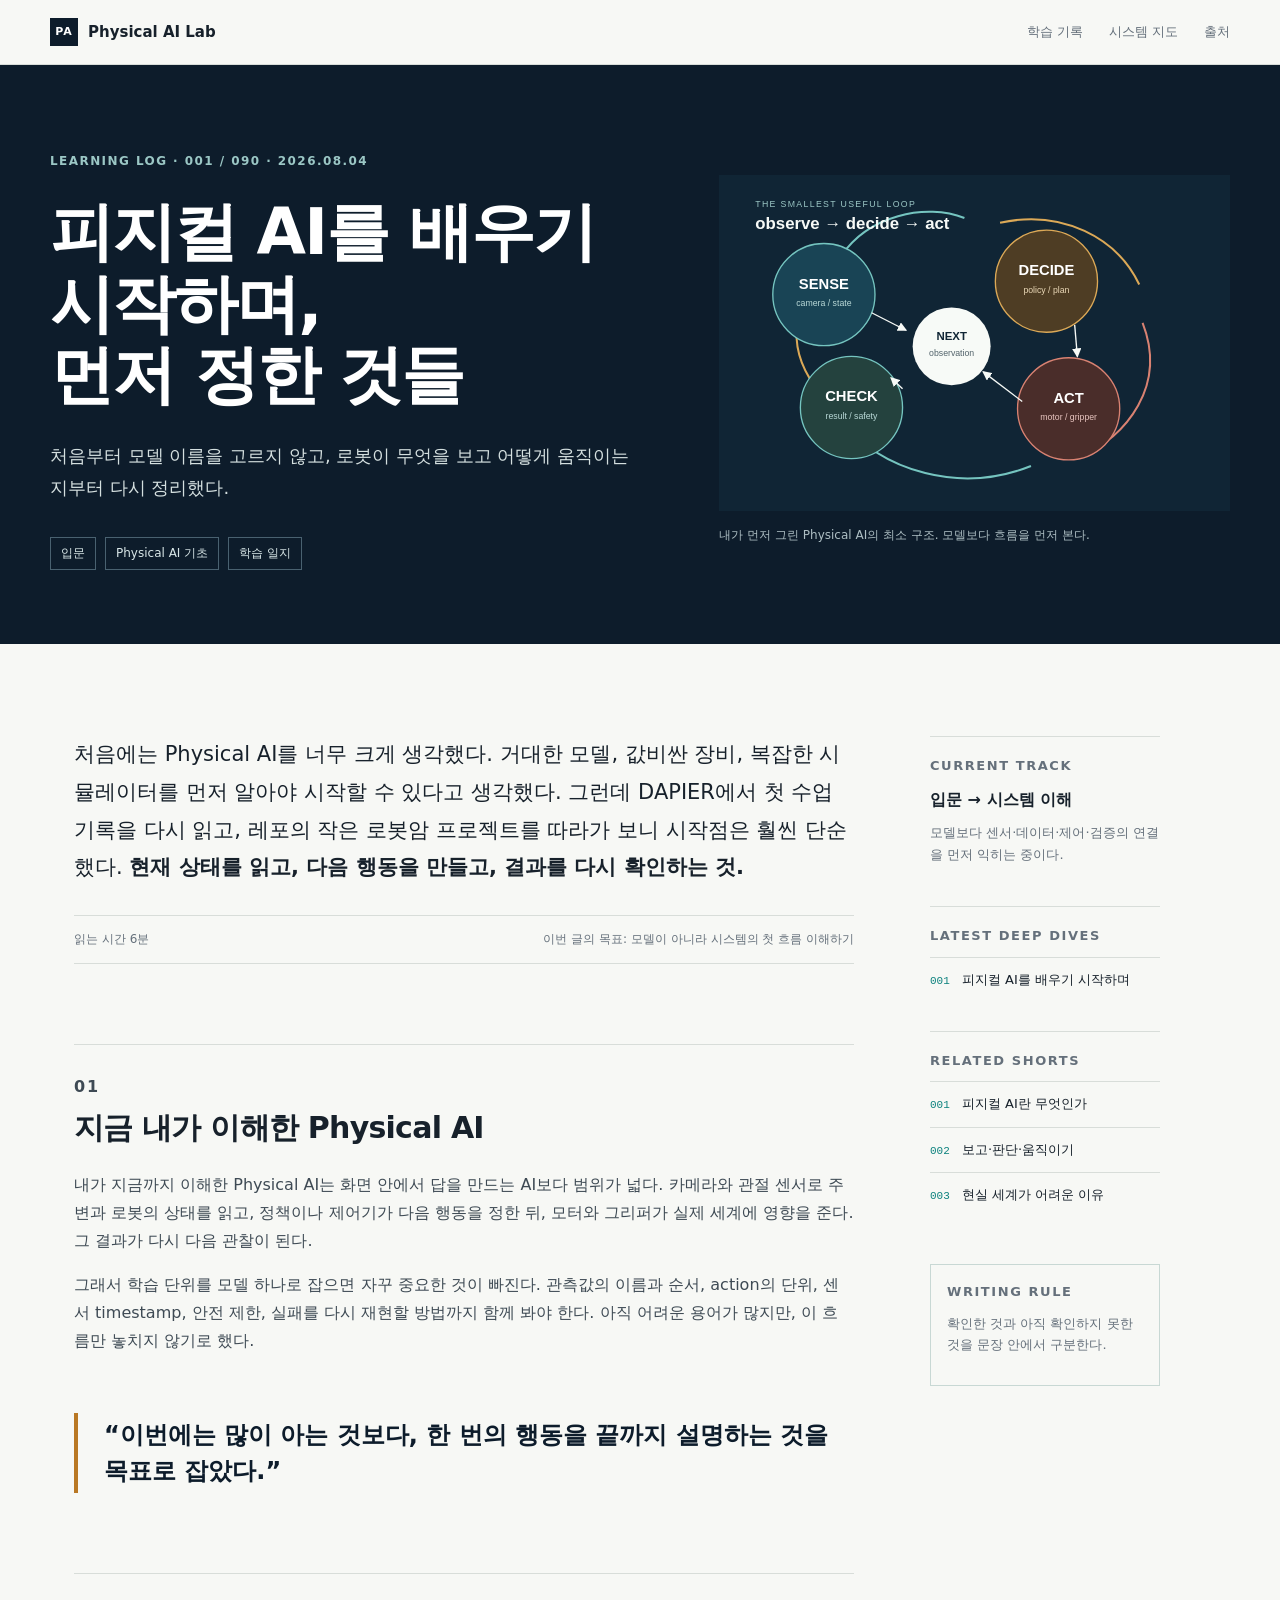
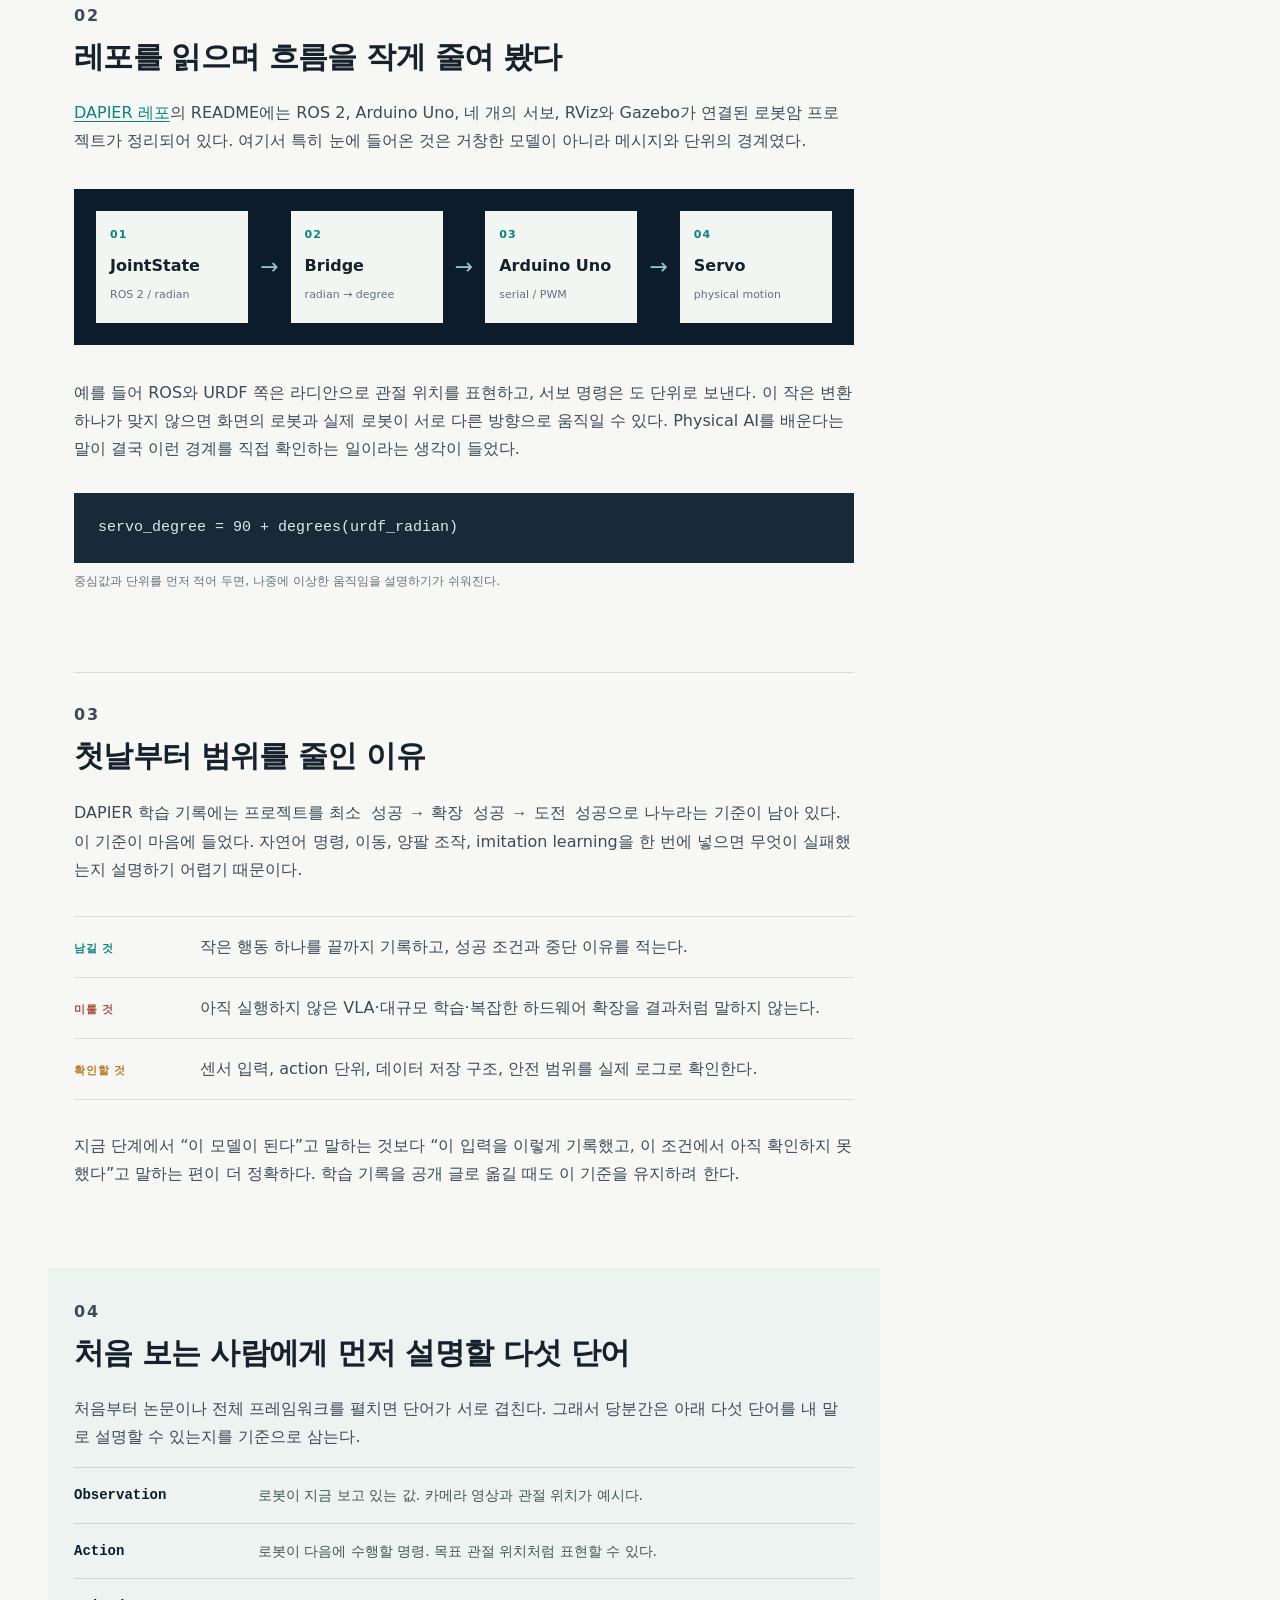
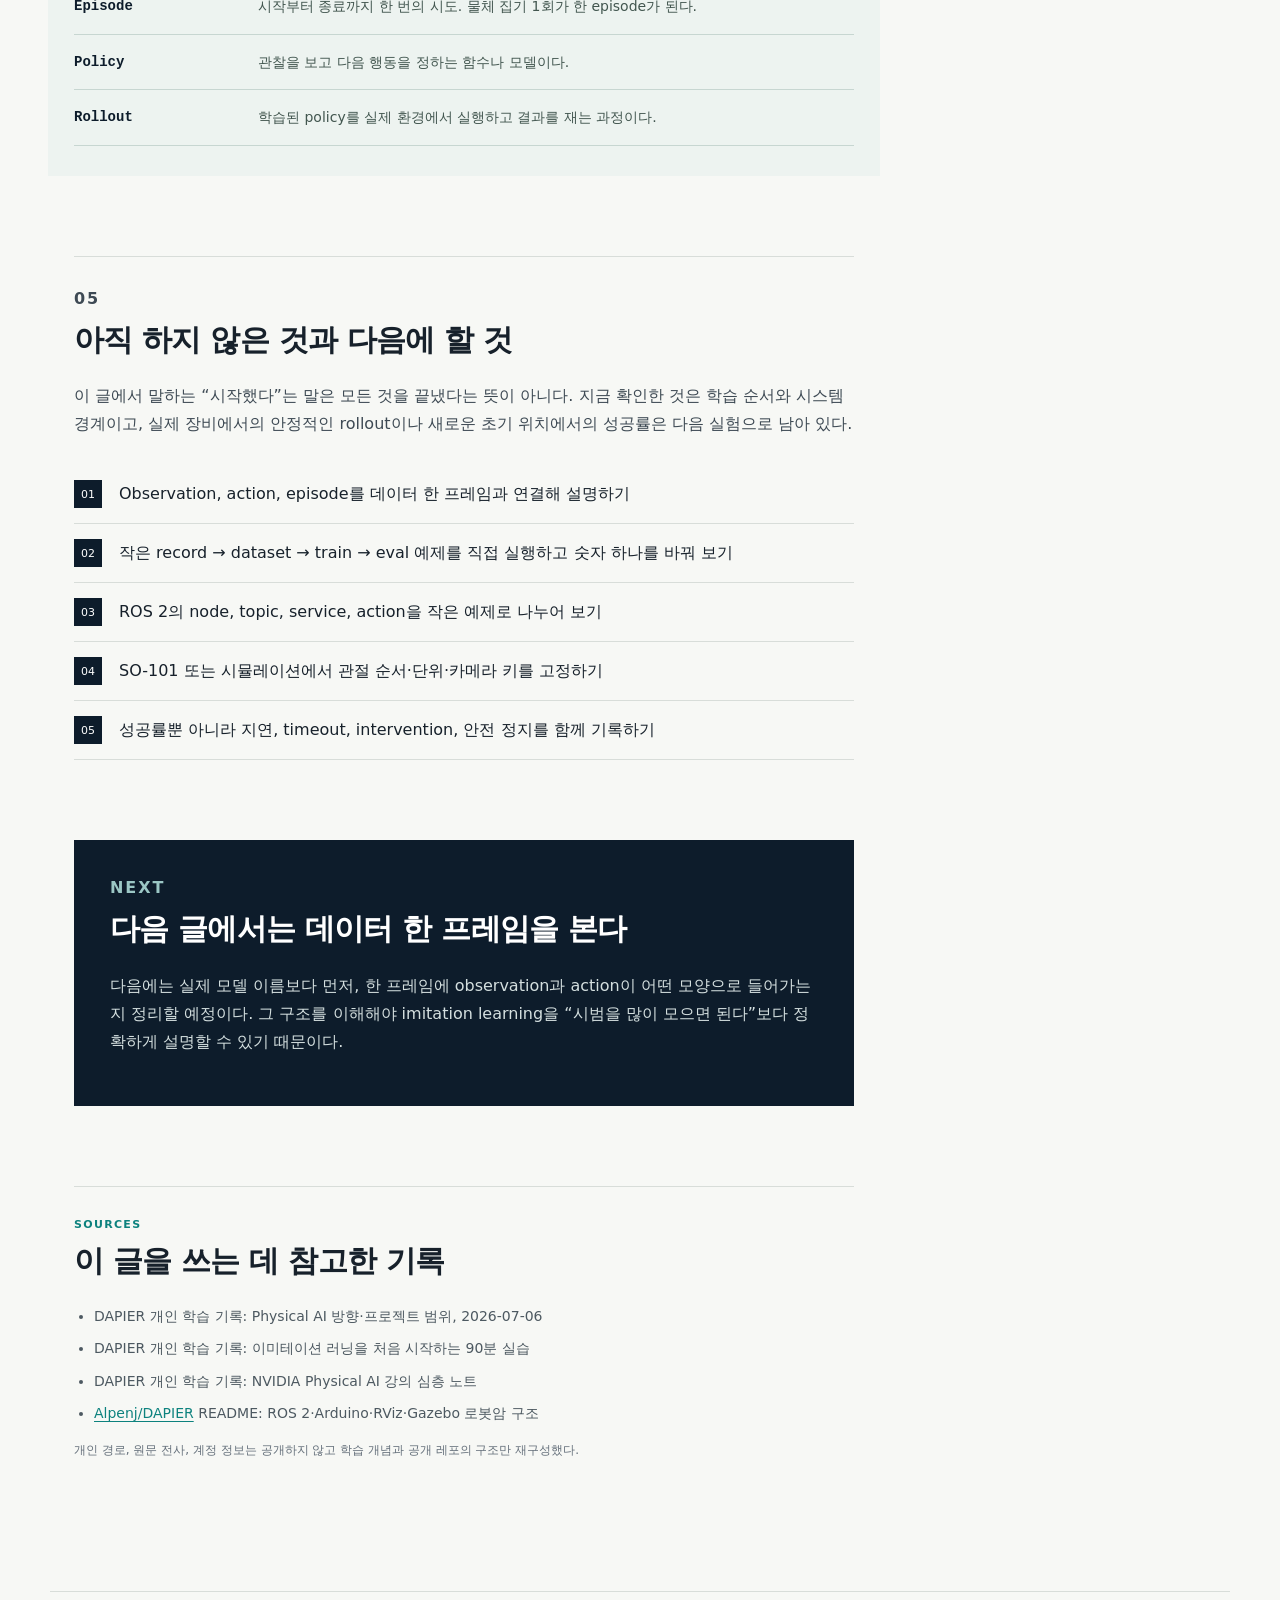
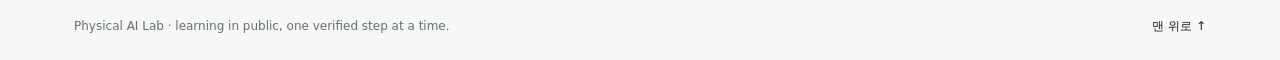
==== articles/2026-08-04-physical-ai-first-steps.html @ 40239dc2 "Publish Physical AI Lab site: articles/2026-08-04-physical-ai-first-steps.html" ====
<!doctype html>
<html lang="ko">
  <head>
    <meta charset="utf-8">
    <meta name="viewport" content="width=device-width, initial-scale=1">
    <meta name="description" content="Physical AI를 실제 학습 과정과 작은 실험으로 정리하는 개인 학습 기록.">
    <title>Physical AI Lab | 001 피지컬 AI를 배우기 시작하며</title>
    <link rel="stylesheet" href="../styles.css">
  </head>
  <body>
    <header class="site-header">
      <a class="brand" href="../index.html" aria-label="Physical AI Lab home">
        <span class="brand-mark">PA</span>
        <span>Physical AI Lab</span>
      </a>
      <nav class="site-nav" aria-label="주요 메뉴">
        <a href="../index.html#posts">학습 기록</a>
        <a href="#system">시스템 지도</a>
        <a href="#sources">출처</a>
      </nav>
    </header>

    <main id="top">
      <section class="hero-band" aria-labelledby="page-title">
        <div class="hero-copy">
          <p class="eyebrow">LEARNING LOG · 001 / 090 · 2026.08.04</p>
          <h1 id="page-title">피지컬 AI를 배우기 시작하며,<br>먼저 정한 것들</h1>
          <p class="hero-summary">
            처음부터 모델 이름을 고르지 않고, 로봇이 무엇을 보고 어떻게 움직이는지부터 다시 정리했다.
          </p>
          <div class="hero-meta" aria-label="글 정보">
            <span>입문</span>
            <span>Physical AI 기초</span>
            <span>학습 일지</span>
          </div>
        </div>
        <figure class="hero-figure">
          <img src="../assets/physical-ai-loop.svg" alt="센서, 판단, 행동, 다시 관찰하는 피지컬 AI 순환 구조">
          <figcaption>내가 먼저 그린 Physical AI의 최소 구조. 모델보다 흐름을 먼저 본다.</figcaption>
        </figure>
      </section>

      <section class="article-shell" id="journal">
        <article class="article">
          <p class="article-lede">
            처음에는 Physical AI를 너무 크게 생각했다. 거대한 모델, 값비싼 장비, 복잡한 시뮬레이터를 먼저 알아야 시작할 수 있다고 생각했다. 그런데 DAPIER에서 첫 수업 기록을 다시 읽고, 레포의 작은 로봇암 프로젝트를 따라가 보니 시작점은 훨씬 단순했다. <strong>현재 상태를 읽고, 다음 행동을 만들고, 결과를 다시 확인하는 것.</strong>
          </p>

          <div class="reading-time">
            <span>읽는 시간 6분</span>
            <span>이번 글의 목표: 모델이 아니라 시스템의 첫 흐름 이해하기</span>
          </div>

          <section class="article-section">
            <p class="section-index">01</p>
            <h2>지금 내가 이해한 Physical AI</h2>
            <p>
              내가 지금까지 이해한 Physical AI는 화면 안에서 답을 만드는 AI보다 범위가 넓다. 카메라와 관절 센서로 주변과 로봇의 상태를 읽고, 정책이나 제어기가 다음 행동을 정한 뒤, 모터와 그리퍼가 실제 세계에 영향을 준다. 그 결과가 다시 다음 관찰이 된다.
            </p>
            <p>
              그래서 학습 단위를 모델 하나로 잡으면 자꾸 중요한 것이 빠진다. 관측값의 이름과 순서, action의 단위, 센서 timestamp, 안전 제한, 실패를 다시 재현할 방법까지 함께 봐야 한다. 아직 어려운 용어가 많지만, 이 흐름만 놓치지 않기로 했다.
            </p>
          </section>

          <section class="pull-quote">
            <p>“이번에는 많이 아는 것보다, 한 번의 행동을 끝까지 설명하는 것을 목표로 잡았다.”</p>
          </section>

          <section class="article-section" id="system">
            <p class="section-index">02</p>
            <h2>레포를 읽으며 흐름을 작게 줄여 봤다</h2>
            <p>
              <a href="https://github.com/Alpenj/DAPIER" target="_blank" rel="noreferrer">DAPIER 레포</a>의 README에는 ROS 2, Arduino Uno, 네 개의 서보, RViz와 Gazebo가 연결된 로봇암 프로젝트가 정리되어 있다. 여기서 특히 눈에 들어온 것은 거창한 모델이 아니라 메시지와 단위의 경계였다.
            </p>
            <div class="flow-diagram" aria-label="DAPIER 로봇암의 데이터 흐름">
              <div class="flow-node"><span>01</span><strong>JointState</strong><small>ROS 2 / radian</small></div>
              <div class="flow-arrow" aria-hidden="true">→</div>
              <div class="flow-node"><span>02</span><strong>Bridge</strong><small>radian → degree</small></div>
              <div class="flow-arrow" aria-hidden="true">→</div>
              <div class="flow-node"><span>03</span><strong>Arduino Uno</strong><small>serial / PWM</small></div>
              <div class="flow-arrow" aria-hidden="true">→</div>
              <div class="flow-node"><span>04</span><strong>Servo</strong><small>physical motion</small></div>
            </div>
            <p>
              예를 들어 ROS와 URDF 쪽은 라디안으로 관절 위치를 표현하고, 서보 명령은 도 단위로 보낸다. 이 작은 변환 하나가 맞지 않으면 화면의 로봇과 실제 로봇이 서로 다른 방향으로 움직일 수 있다. Physical AI를 배운다는 말이 결국 이런 경계를 직접 확인하는 일이라는 생각이 들었다.
            </p>
            <pre class="code-block"><code>servo_degree = 90 + degrees(urdf_radian)</code></pre>
            <p class="code-caption">중심값과 단위를 먼저 적어 두면, 나중에 이상한 움직임을 설명하기가 쉬워진다.</p>
          </section>

          <section class="article-section">
            <p class="section-index">03</p>
            <h2>첫날부터 범위를 줄인 이유</h2>
            <p>
              DAPIER 학습 기록에는 프로젝트를 <code>최소 성공 → 확장 성공 → 도전 성공</code>으로 나누라는 기준이 남아 있다. 이 기준이 마음에 들었다. 자연어 명령, 이동, 양팔 조작, imitation learning을 한 번에 넣으면 무엇이 실패했는지 설명하기 어렵기 때문이다.
            </p>
            <div class="decision-grid">
              <div class="decision-row"><span class="decision-tag keep">남길 것</span><p>작은 행동 하나를 끝까지 기록하고, 성공 조건과 중단 이유를 적는다.</p></div>
              <div class="decision-row"><span class="decision-tag defer">미룰 것</span><p>아직 실행하지 않은 VLA·대규모 학습·복잡한 하드웨어 확장을 결과처럼 말하지 않는다.</p></div>
              <div class="decision-row"><span class="decision-tag check">확인할 것</span><p>센서 입력, action 단위, 데이터 저장 구조, 안전 범위를 실제 로그로 확인한다.</p></div>
            </div>
            <p>
              지금 단계에서 “이 모델이 된다”고 말하는 것보다 “이 입력을 이렇게 기록했고, 이 조건에서 아직 확인하지 못했다”고 말하는 편이 더 정확하다. 학습 기록을 공개 글로 옮길 때도 이 기준을 유지하려 한다.
            </p>
          </section>

          <section class="article-section beginner-section">
            <p class="section-index">04</p>
            <h2>처음 보는 사람에게 먼저 설명할 다섯 단어</h2>
            <p>
              처음부터 논문이나 전체 프레임워크를 펼치면 단어가 서로 겹친다. 그래서 당분간은 아래 다섯 단어를 내 말로 설명할 수 있는지를 기준으로 삼는다.
            </p>
            <div class="term-list">
              <div><strong>Observation</strong><span>로봇이 지금 보고 있는 값. 카메라 영상과 관절 위치가 예시다.</span></div>
              <div><strong>Action</strong><span>로봇이 다음에 수행할 명령. 목표 관절 위치처럼 표현할 수 있다.</span></div>
              <div><strong>Episode</strong><span>시작부터 종료까지 한 번의 시도. 물체 집기 1회가 한 episode가 된다.</span></div>
              <div><strong>Policy</strong><span>관찰을 보고 다음 행동을 정하는 함수나 모델이다.</span></div>
              <div><strong>Rollout</strong><span>학습된 policy를 실제 환경에서 실행하고 결과를 재는 과정이다.</span></div>
            </div>
          </section>

          <section class="article-section">
            <p class="section-index">05</p>
            <h2>아직 하지 않은 것과 다음에 할 것</h2>
            <p>
              이 글에서 말하는 “시작했다”는 말은 모든 것을 끝냈다는 뜻이 아니다. 지금 확인한 것은 학습 순서와 시스템 경계이고, 실제 장비에서의 안정적인 rollout이나 새로운 초기 위치에서의 성공률은 다음 실험으로 남아 있다.
            </p>
            <ol class="next-list">
              <li><span>01</span> Observation, action, episode를 데이터 한 프레임과 연결해 설명하기</li>
              <li><span>02</span> 작은 record → dataset → train → eval 예제를 직접 실행하고 숫자 하나를 바꿔 보기</li>
              <li><span>03</span> ROS 2의 node, topic, service, action을 작은 예제로 나누어 보기</li>
              <li><span>04</span> SO-101 또는 시뮬레이션에서 관절 순서·단위·카메라 키를 고정하기</li>
              <li><span>05</span> 성공률뿐 아니라 지연, timeout, intervention, 안전 정지를 함께 기록하기</li>
            </ol>
          </section>

          <section class="closing-note">
            <p class="section-index">NEXT</p>
            <h2>다음 글에서는 데이터 한 프레임을 본다</h2>
            <p>
              다음에는 실제 모델 이름보다 먼저, 한 프레임에 observation과 action이 어떤 모양으로 들어가는지 정리할 예정이다. 그 구조를 이해해야 imitation learning을 “시범을 많이 모으면 된다”보다 정확하게 설명할 수 있기 때문이다.
            </p>
          </section>

          <section class="sources" id="sources">
            <p class="section-index">SOURCES</p>
            <h2>이 글을 쓰는 데 참고한 기록</h2>
            <ul>
              <li>DAPIER 개인 학습 기록: Physical AI 방향·프로젝트 범위, 2026-07-06</li>
              <li>DAPIER 개인 학습 기록: 이미테이션 러닝을 처음 시작하는 90분 실습</li>
              <li>DAPIER 개인 학습 기록: NVIDIA Physical AI 강의 심층 노트</li>
              <li><a href="https://github.com/Alpenj/DAPIER" target="_blank" rel="noreferrer">Alpenj/DAPIER</a> README: ROS 2·Arduino·RViz·Gazebo 로봇암 구조</li>
            </ul>
            <p class="source-boundary">개인 경로, 원문 전사, 계정 정보는 공개하지 않고 학습 개념과 공개 레포의 구조만 재구성했다.</p>
          </section>
        </article>

        <aside class="side-rail" aria-label="학습 기록 정보">
          <div class="rail-block">
            <p class="rail-label">CURRENT TRACK</p>
            <h3>입문 → 시스템 이해</h3>
            <p>모델보다 센서·데이터·제어·검증의 연결을 먼저 익히는 중이다.</p>
          </div>
          <div class="rail-block">
            <p class="rail-label">LATEST DEEP DIVES</p>
            <!-- BLOG_INDEX_START -->
            <a class="rail-link" href="#page-title"><span>001</span> 피지컬 AI를 배우기 시작하며</a>
            <!-- BLOG_INDEX_END -->
          </div>
          <div class="rail-block">
            <p class="rail-label">RELATED SHORTS</p>
            <a class="rail-link" href="#page-title"><span>001</span> 피지컬 AI란 무엇인가</a>
            <a class="rail-link" href="#page-title"><span>002</span> 보고·판단·움직이기</a>
            <a class="rail-link" href="#page-title"><span>003</span> 현실 세계가 어려운 이유</a>
          </div>
          <div class="rail-block rail-note">
            <p class="rail-label">WRITING RULE</p>
            <p>확인한 것과 아직 확인하지 못한 것을 문장 안에서 구분한다.</p>
          </div>
        </aside>
      </section>
    </main>

    <footer class="site-footer">
      <span>Physical AI Lab · learning in public, one verified step at a time.</span>
      <a href="#top">맨 위로 ↑</a>
    </footer>
  </body>
</html>
---- styles.css ----
:root {
  --ink: #17212b;
  --muted: #65707b;
  --line: #d8ddd9;
  --paper: #f7f8f5;
  --white: #ffffff;
  --navy: #0d1c2b;
  --navy-soft: #142b3c;
  --teal: #0d827e;
  --teal-soft: #dceeed;
  --amber: #b97824;
  --red: #a94b43;
  --max: 1180px;
}

* { box-sizing: border-box; }

html { scroll-behavior: smooth; }

body {
  margin: 0;
  color: var(--ink);
  background: var(--paper);
  font-family: "Noto Sans KR", "Segoe UI", system-ui, sans-serif;
  line-height: 1.75;
  letter-spacing: 0;
}

a { color: inherit; }

.site-header {
  align-items: center;
  background: rgba(247, 248, 245, 0.96);
  border-bottom: 1px solid var(--line);
  display: flex;
  justify-content: space-between;
  padding: 18px max(24px, calc((100vw - var(--max)) / 2));
  position: sticky;
  top: 0;
  z-index: 10;
}

.brand {
  align-items: center;
  display: inline-flex;
  font-size: 15px;
  font-weight: 800;
  gap: 10px;
  text-decoration: none;
}

.brand-mark {
  align-items: center;
  background: var(--navy);
  color: var(--white);
  display: inline-flex;
  font-size: 11px;
  height: 28px;
  justify-content: center;
  letter-spacing: 0.08em;
  width: 28px;
}

.site-nav { display: flex; gap: 26px; }
.site-nav a { color: var(--muted); font-size: 13px; text-decoration: none; }
.site-nav a:hover { color: var(--teal); }

.hero-band {
  background: var(--navy);
  color: var(--white);
  display: grid;
  gap: 70px;
  grid-template-columns: minmax(0, 1.08fr) minmax(320px, 0.92fr);
  margin: 0 auto;
  max-width: 1440px;
  min-height: 570px;
  padding: 86px max(24px, calc((100vw - var(--max)) / 2)) 74px;
}

.hero-copy { align-self: center; max-width: 680px; }
.eyebrow, .section-index, .rail-label { letter-spacing: 0.12em; text-transform: uppercase; }
.eyebrow { color: #9bc7c5; font-size: 12px; font-weight: 700; margin: 0 0 25px; }
h1, h2, h3, p { margin-top: 0; }
h1 { font-size: clamp(38px, 5vw, 70px); letter-spacing: -0.03em; line-height: 1.12; margin-bottom: 28px; }
.hero-summary { color: #d4dfdf; font-size: 18px; max-width: 580px; }
.hero-meta { display: flex; flex-wrap: wrap; gap: 9px; margin-top: 34px; }
.hero-meta span { border: 1px solid #496170; color: #d9e7e8; font-size: 12px; padding: 5px 10px; }
.hero-figure { align-self: center; margin: 0; }
.hero-figure img { display: block; height: auto; max-width: 100%; width: 100%; }
.hero-figure figcaption { color: #aebfc4; font-size: 12px; margin-top: 14px; }

.article-shell {
  display: grid;
  gap: 76px;
  grid-template-columns: minmax(0, 780px) 230px;
  margin: 0 auto;
  max-width: var(--max);
  padding: 92px 24px 130px;
}

.article-lede { font-size: 21px; line-height: 1.8; margin-bottom: 28px; }
.reading-time { border-bottom: 1px solid var(--line); border-top: 1px solid var(--line); color: var(--muted); display: flex; flex-wrap: wrap; font-size: 12px; gap: 20px; justify-content: space-between; padding: 13px 0; }
.article-section { border-top: 1px solid var(--line); margin-top: 80px; padding-top: 28px; }
.section-index { color: var(--teal); font-size: 11px; font-weight: 800; margin-bottom: 13px; }
.article h2, .sources h2, .closing-note h2 { font-size: 30px; letter-spacing: -0.025em; line-height: 1.25; margin-bottom: 24px; }
.article-section p, .closing-note p { color: #3e4a54; font-size: 16px; }
.article a { color: var(--teal); text-underline-offset: 3px; }

.pull-quote { border-left: 4px solid var(--amber); margin: 58px 0; padding: 4px 0 4px 26px; }
.pull-quote p { color: var(--navy); font-size: 24px; font-weight: 700; line-height: 1.5; margin: 0; }

.flow-diagram { align-items: stretch; background: var(--navy); display: flex; gap: 12px; margin: 34px 0; overflow-x: auto; padding: 22px; }
.flow-node { background: #f2f6f3; flex: 1 0 145px; min-height: 112px; padding: 14px; }
.flow-node span { color: var(--teal); display: block; font-size: 11px; font-weight: 800; letter-spacing: 0.1em; }
.flow-node strong { display: block; font-size: 16px; margin-top: 8px; }
.flow-node small { color: var(--muted); display: block; font-size: 11px; margin-top: 5px; }
.flow-arrow { align-self: center; color: #94c8c5; font-size: 22px; }
.code-block { background: #172a37; color: #d6ece9; font-size: 15px; margin: 30px 0 8px; overflow-x: auto; padding: 22px 24px; }
.code-caption { color: var(--muted) !important; font-size: 12px !important; }

.decision-grid { border-top: 1px solid var(--line); margin: 32px 0; }
.decision-row { align-items: baseline; border-bottom: 1px solid var(--line); display: grid; gap: 18px; grid-template-columns: 108px 1fr; padding: 16px 0; }
.decision-row p { margin: 0; }
.decision-tag { font-size: 11px; font-weight: 800; letter-spacing: 0.08em; text-transform: uppercase; }
.decision-tag.keep { color: var(--teal); }
.decision-tag.defer { color: var(--red); }
.decision-tag.check { color: var(--amber); }

.beginner-section { background: #edf3f0; border-top: 0; margin-left: -26px; margin-right: -26px; padding: 30px 26px; }
.term-list { border-top: 1px solid #c7d6d1; }
.term-list div { border-bottom: 1px solid #c7d6d1; display: grid; gap: 24px; grid-template-columns: 160px 1fr; padding: 15px 0; }
.term-list strong { color: var(--navy); font-family: ui-monospace, SFMono-Regular, Consolas, monospace; font-size: 14px; }
.term-list span { color: #42564f; font-size: 14px; }

.next-list { counter-reset: next; list-style: none; margin: 27px 0 0; padding: 0; }
.next-list li { align-items: center; border-bottom: 1px solid var(--line); display: flex; gap: 17px; padding: 15px 0; }
.next-list span { align-items: center; background: var(--navy); color: var(--white); display: inline-flex; flex: 0 0 28px; font-size: 11px; height: 28px; justify-content: center; }

.closing-note { background: var(--navy); color: var(--white); margin-top: 80px; padding: 34px 36px; }
.closing-note .section-index { color: #9bc7c5; }
.closing-note h2 { color: var(--white); }
.closing-note p { color: #d4dfdf; }

.sources { border-top: 1px solid var(--line); margin-top: 80px; padding-top: 28px; }
.sources ul { color: #4d5961; font-size: 14px; padding-left: 20px; }
.sources li + li { margin-top: 8px; }
.source-boundary { color: var(--muted); font-size: 12px; margin-bottom: 0; }

.side-rail { align-self: start; position: sticky; top: 92px; }
.rail-block { border-top: 1px solid var(--line); padding: 18px 0 28px; }
.rail-label { color: var(--teal); font-size: 10px; font-weight: 800; margin-bottom: 10px; }
.rail-block h3 { font-size: 16px; margin-bottom: 8px; }
.rail-block p { color: var(--muted); font-size: 13px; line-height: 1.65; }
.rail-link { border-top: 1px solid var(--line); display: block; font-size: 13px; padding: 11px 0; text-decoration: none; }
.rail-link span { color: var(--teal); font-family: ui-monospace, SFMono-Regular, Consolas, monospace; font-size: 11px; margin-right: 8px; }
.rail-link:hover { color: var(--teal); }
.rail-note { border: 1px solid #c8d8d4; margin-top: 18px; padding: 16px; }

.site-footer { border-top: 1px solid var(--line); color: var(--muted); display: flex; font-size: 12px; justify-content: space-between; margin: 0 auto; max-width: var(--max); padding: 24px; }
.site-footer a { color: var(--ink); text-decoration: none; }

@media (max-width: 800px) {
  .site-header { padding: 15px 18px; }
  .site-nav { gap: 14px; }
  .site-nav a { font-size: 12px; }
  .hero-band { display: block; min-height: 0; padding: 66px 22px 52px; }
  .hero-figure { margin-top: 45px; }
  .hero-summary { font-size: 16px; }
  .article-shell { display: block; padding: 62px 18px 90px; }
  .side-rail { display: none; }
  .article-lede { font-size: 18px; }
  .article-section { margin-top: 60px; }
  .article h2, .sources h2, .closing-note h2 { font-size: 25px; }
  .flow-diagram { margin-left: -18px; margin-right: -18px; }
  .beginner-section { margin-left: -18px; margin-right: -18px; padding-left: 18px; padding-right: 18px; }
  .term-list div { display: block; }
  .term-list strong { display: block; margin-bottom: 4px; }
  .site-footer { display: block; padding: 20px 18px; }
  .site-footer a { display: block; margin-top: 8px; }
}

/* Archive layout for the learning journal home. Individual articles keep the editorial layout above. */
.archive-shell {
  display: grid;
  gap: 72px;
  grid-template-columns: 250px minmax(0, 720px);
  margin: 0 auto;
  max-width: 1080px;
  padding: 70px 24px 110px;
}

.profile-panel { align-self: start; position: sticky; top: 92px; }
.profile-mark {
  align-items: center;
  background: var(--navy);
  color: var(--white);
  display: flex;
  font-family: ui-monospace, SFMono-Regular, Consolas, monospace;
  font-size: 18px;
  font-weight: 800;
  height: 58px;
  justify-content: center;
  margin-bottom: 22px;
  width: 58px;
}
.profile-kicker { color: var(--teal); font-size: 10px; font-weight: 800; letter-spacing: 0.14em; margin-bottom: 13px; }
.profile-panel h1 { color: var(--navy); font-size: 29px; letter-spacing: -0.025em; line-height: 1.28; margin-bottom: 18px; }
.profile-intro { color: #47535b; font-size: 14px; line-height: 1.8; }
.profile-facts { border-top: 1px solid var(--line); color: var(--muted); font-size: 12px; list-style: none; margin: 22px 0; padding: 0; }
.profile-facts li { border-bottom: 1px solid var(--line); padding: 9px 0; }
.profile-external { color: var(--navy); display: inline-block; font-size: 12px; font-weight: 800; text-underline-offset: 4px; }
.profile-external span { color: var(--teal); font-size: 16px; margin-left: 5px; }
.archive-nav { border-top: 1px solid var(--line); margin-top: 38px; padding-top: 17px; }
.archive-nav-link { align-items: center; border-bottom: 1px solid var(--line); color: var(--muted); display: flex; font-size: 12px; gap: 9px; padding: 9px 0; text-decoration: none; }
.archive-nav-link span { color: #9aa4a5; font-family: ui-monospace, SFMono-Regular, Consolas, monospace; font-size: 10px; min-width: 24px; }
.archive-nav-link:hover, .archive-nav-link.active { color: var(--teal); }
.archive-nav-link.active span { color: var(--teal); }
.profile-note { border-left: 3px solid var(--amber); margin-top: 34px; padding: 5px 0 5px 14px; }
.profile-note .rail-label { margin-bottom: 6px; }
.profile-note p:last-child { color: var(--muted); font-size: 12px; line-height: 1.65; margin: 0; }

.archive-content { min-width: 0; }
.archive-heading { align-items: end; border-bottom: 2px solid var(--navy); display: flex; justify-content: space-between; padding-bottom: 22px; }
.archive-heading .eyebrow { color: var(--teal); margin-bottom: 8px; }
.archive-heading h2 { color: var(--navy); font-size: 48px; letter-spacing: -0.04em; line-height: 1.12; margin: 0; }
.archive-count { color: var(--navy); font-family: ui-monospace, SFMono-Regular, Consolas, monospace; font-size: 14px; line-height: 1.35; margin: 0; text-align: right; }
.archive-count span { color: var(--muted); font-family: inherit; font-size: 10px; }
.archive-description { color: var(--muted); font-size: 15px; margin: 18px 0 34px; }
.post-card { border-top: 1px solid var(--line); padding: 26px 0 34px; }
.post-card.featured { background: var(--white); border: 1px solid var(--line); border-top: 4px solid var(--teal); padding: 30px 32px 32px; }
.post-card-topline { align-items: center; display: flex; gap: 12px; margin-bottom: 18px; }
.post-number { color: var(--teal); font-family: ui-monospace, SFMono-Regular, Consolas, monospace; font-size: 12px; font-weight: 800; }
.post-category { color: var(--muted); font-size: 11px; }
.post-card h3 { color: var(--navy); font-size: 30px; letter-spacing: -0.025em; line-height: 1.3; margin-bottom: 10px; }
.post-card h3 a { text-decoration: none; }
.post-card h3 a:hover { color: var(--teal); }
.post-meta { color: var(--muted); display: flex; font-size: 11px; gap: 18px; margin-bottom: 22px; }
.post-excerpt { color: #45515a; font-size: 15px; line-height: 1.85; margin-bottom: 23px; max-width: 630px; }
.tag-list { display: flex; flex-wrap: wrap; gap: 7px; }
.tag-list span { border: 1px solid #cbd5d1; color: #4e6e6b; font-size: 11px; padding: 3px 8px; }
.read-link { color: var(--navy); display: inline-block; font-size: 12px; font-weight: 800; margin-top: 26px; text-decoration: none; }
.read-link span { color: var(--teal); font-size: 17px; margin-left: 6px; }
.read-link:hover { color: var(--teal); }

.shorts-strip, .roadmap-section, .source-note { border-top: 2px solid var(--navy); margin-top: 62px; padding-top: 22px; }
.section-heading-row { align-items: end; display: flex; justify-content: space-between; }
.section-heading-row h3, .source-note h3 { color: var(--navy); font-size: 25px; letter-spacing: -0.02em; line-height: 1.3; margin: 0; }
.section-index { margin-bottom: 8px; }
.section-aside { color: var(--muted); font-size: 11px; }
.shorts-list { border-top: 1px solid var(--line); margin-top: 22px; }
.shorts-list a { align-items: center; border-bottom: 1px solid var(--line); display: grid; gap: 14px; grid-template-columns: 24px minmax(0, 1fr) 120px; padding: 14px 0; text-decoration: none; }
.shorts-list a:hover strong { color: var(--teal); }
.shorts-list a > span { color: var(--teal); font-family: ui-monospace, SFMono-Regular, Consolas, monospace; font-size: 11px; }
.shorts-list strong { color: var(--navy); font-size: 13px; font-weight: 700; }
.shorts-list small { color: var(--muted); font-size: 11px; text-align: right; }

.roadmap-list { list-style: none; margin: 22px 0 0; padding: 0; }
.roadmap-list li { align-items: start; border-bottom: 1px solid var(--line); display: grid; gap: 15px; grid-template-columns: 28px minmax(0, 1fr) auto; padding: 16px 0; }
.roadmap-list li > span { align-items: center; background: var(--navy); color: var(--white); display: inline-flex; font-family: ui-monospace, SFMono-Regular, Consolas, monospace; font-size: 10px; height: 26px; justify-content: center; width: 26px; }
.roadmap-list strong { color: var(--navy); display: block; font-size: 14px; margin-bottom: 4px; }
.roadmap-list p { color: var(--muted); font-size: 12px; line-height: 1.65; margin: 0; }
.roadmap-list em { color: var(--teal); font-size: 11px; font-style: normal; padding-top: 2px; }
.source-note p:not(.section-index) { color: var(--muted); font-size: 13px; line-height: 1.8; }
.source-note a { color: var(--teal); text-underline-offset: 3px; }
.source-note .source-boundary { font-size: 11px; margin-top: 16px; }

@media (max-width: 860px) {
  .archive-shell { display: block; padding: 52px 18px 82px; }
  .profile-panel { position: static; }
  .profile-panel h1 { font-size: 27px; }
  .profile-intro { max-width: 600px; }
  .archive-nav { margin-top: 28px; }
  .archive-nav-link { display: inline-flex; border-bottom: 0; margin-right: 15px; }
  .profile-note { margin-bottom: 54px; max-width: 450px; }
  .archive-heading h2 { font-size: 39px; }
  .post-card.featured { padding: 24px 21px 26px; }
  .post-card h3 { font-size: 26px; }
  .shorts-list a { grid-template-columns: 24px minmax(0, 1fr); }
  .shorts-list small { grid-column: 2; text-align: left; }
  .roadmap-list li { grid-template-columns: 28px minmax(0, 1fr); }
  .roadmap-list em { grid-column: 2; }
}
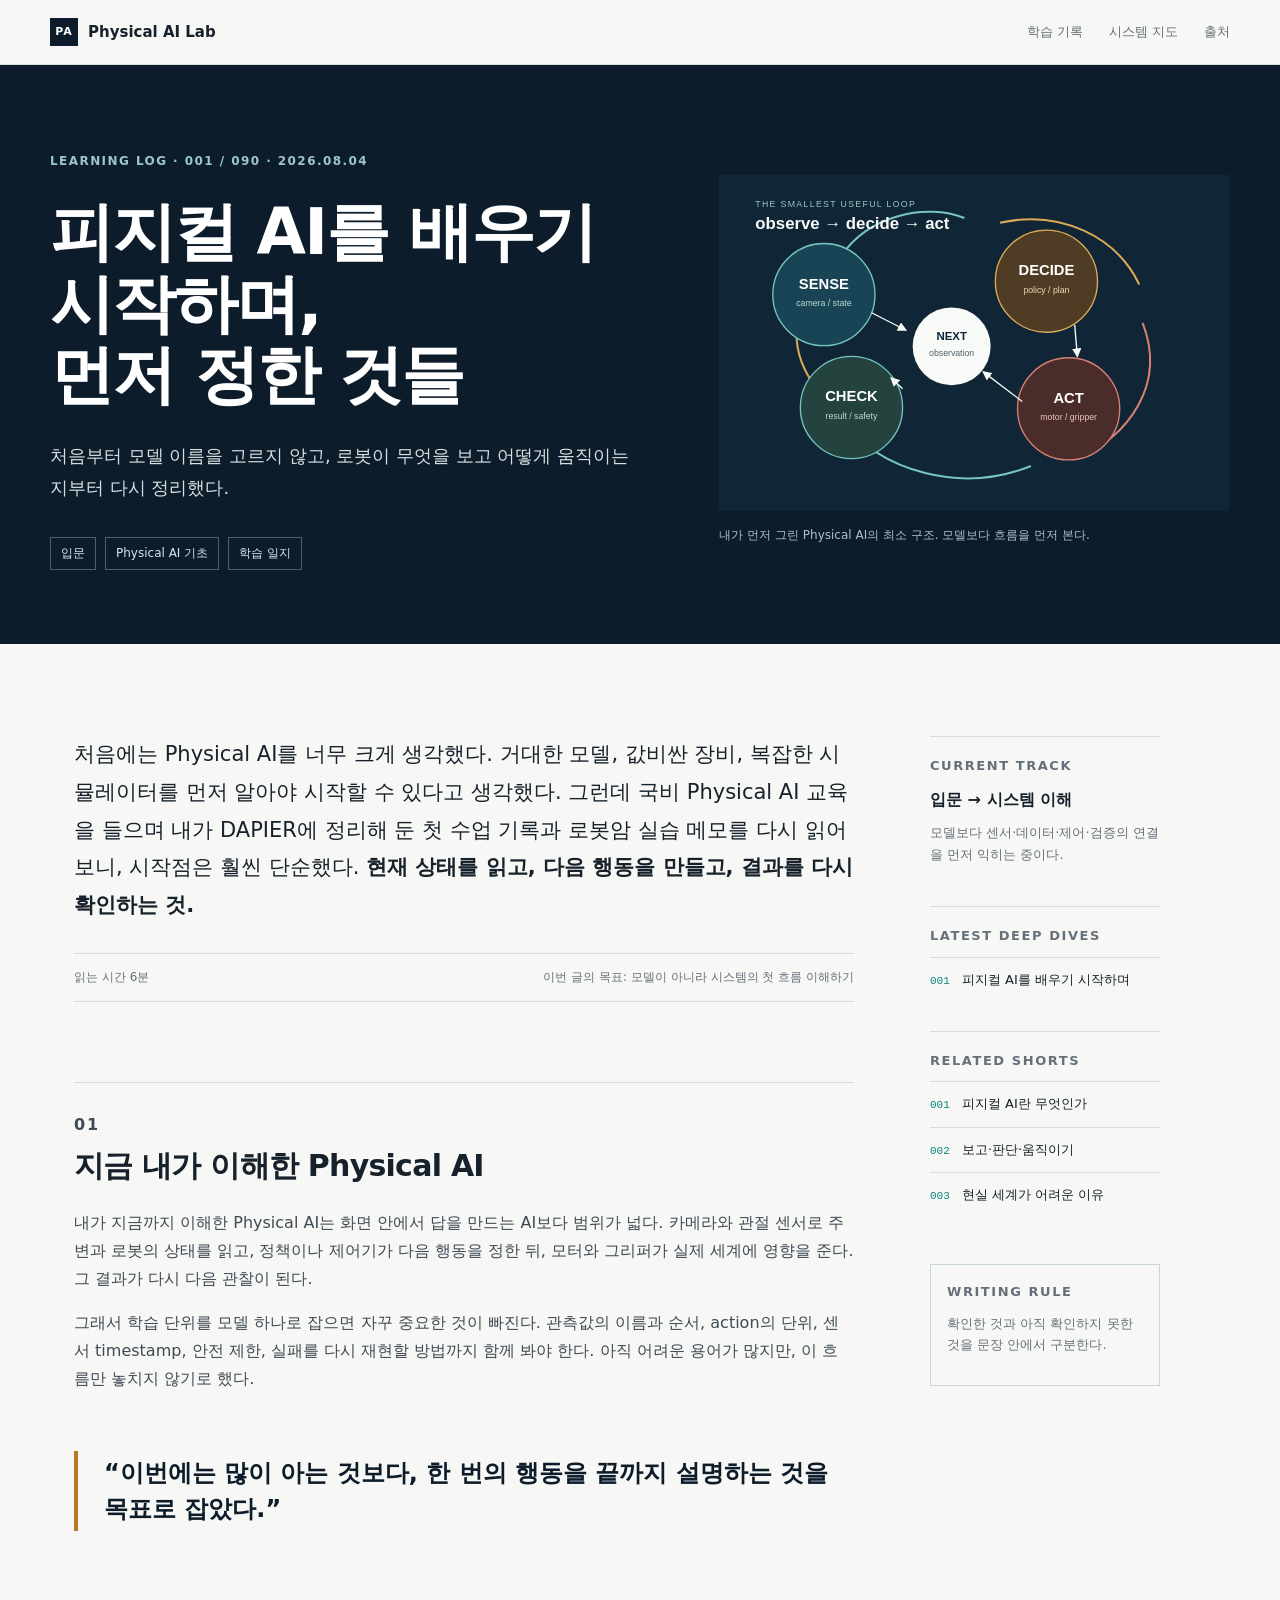
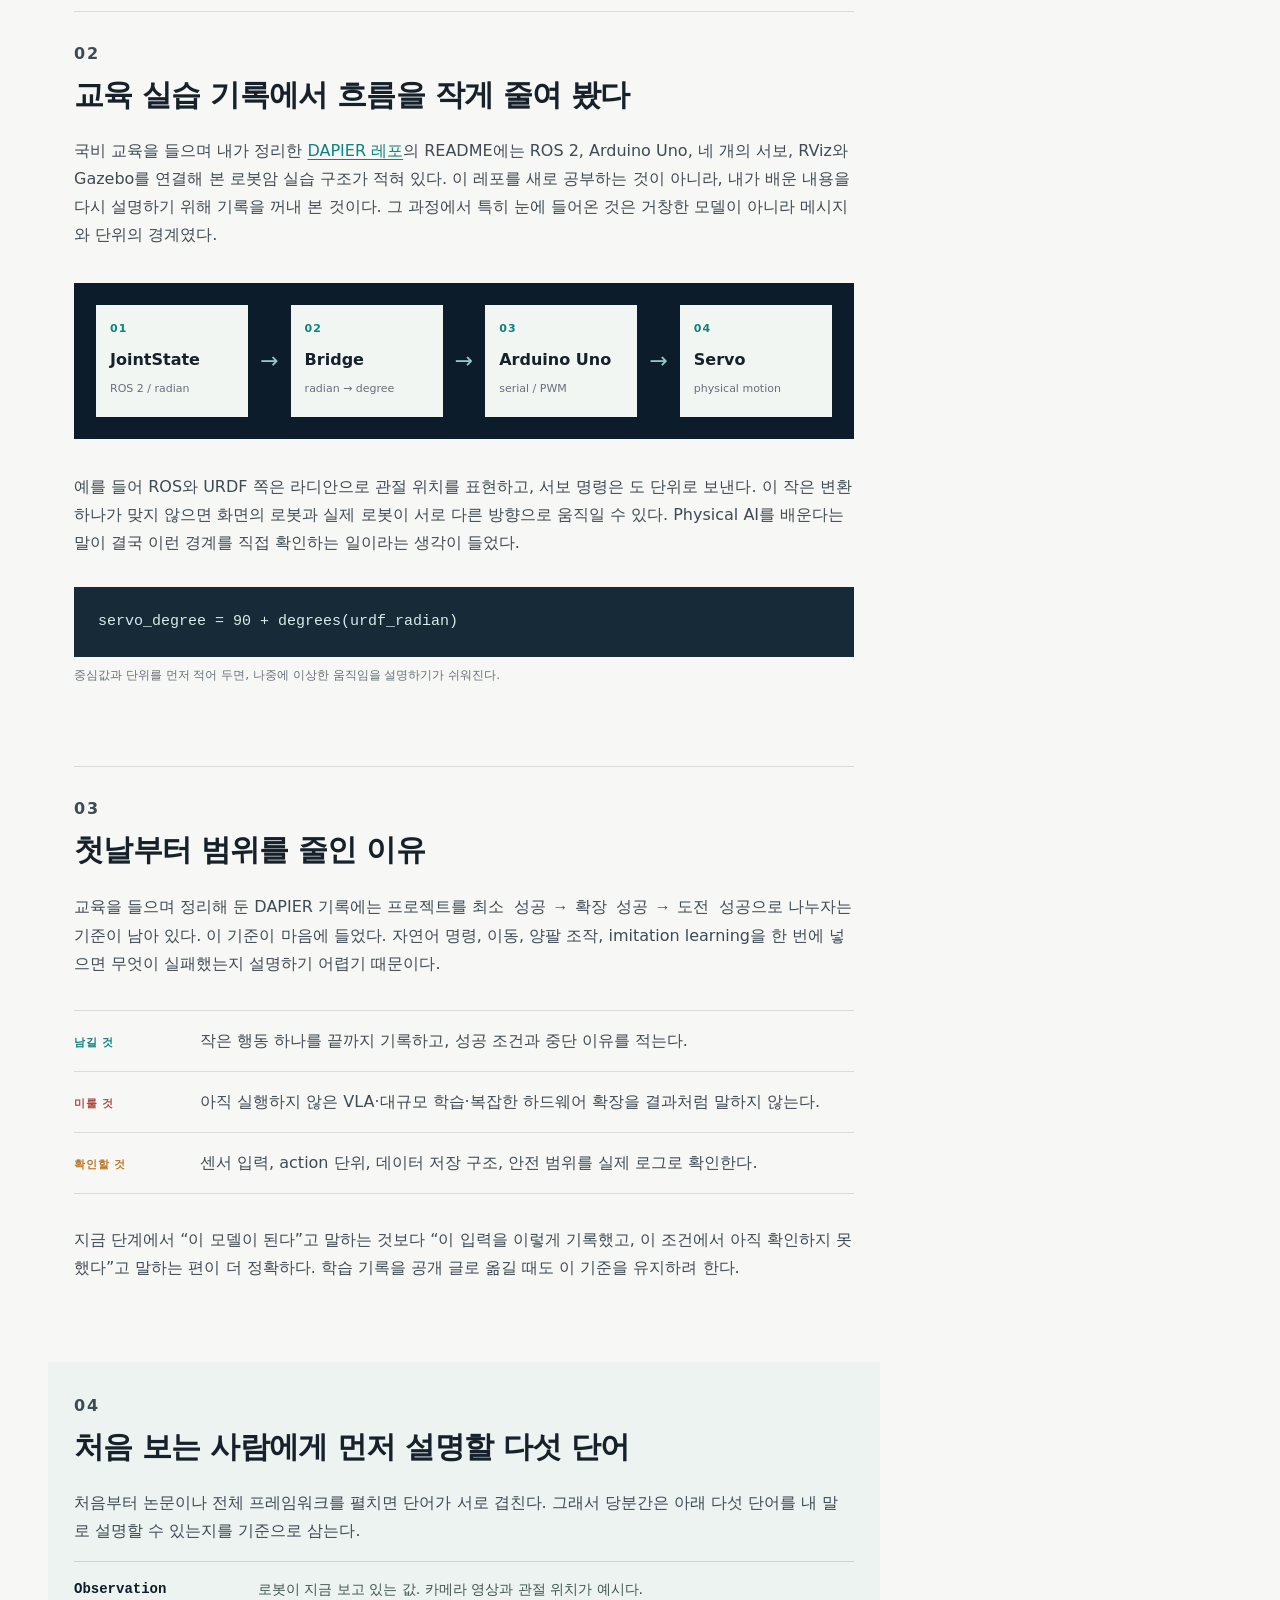
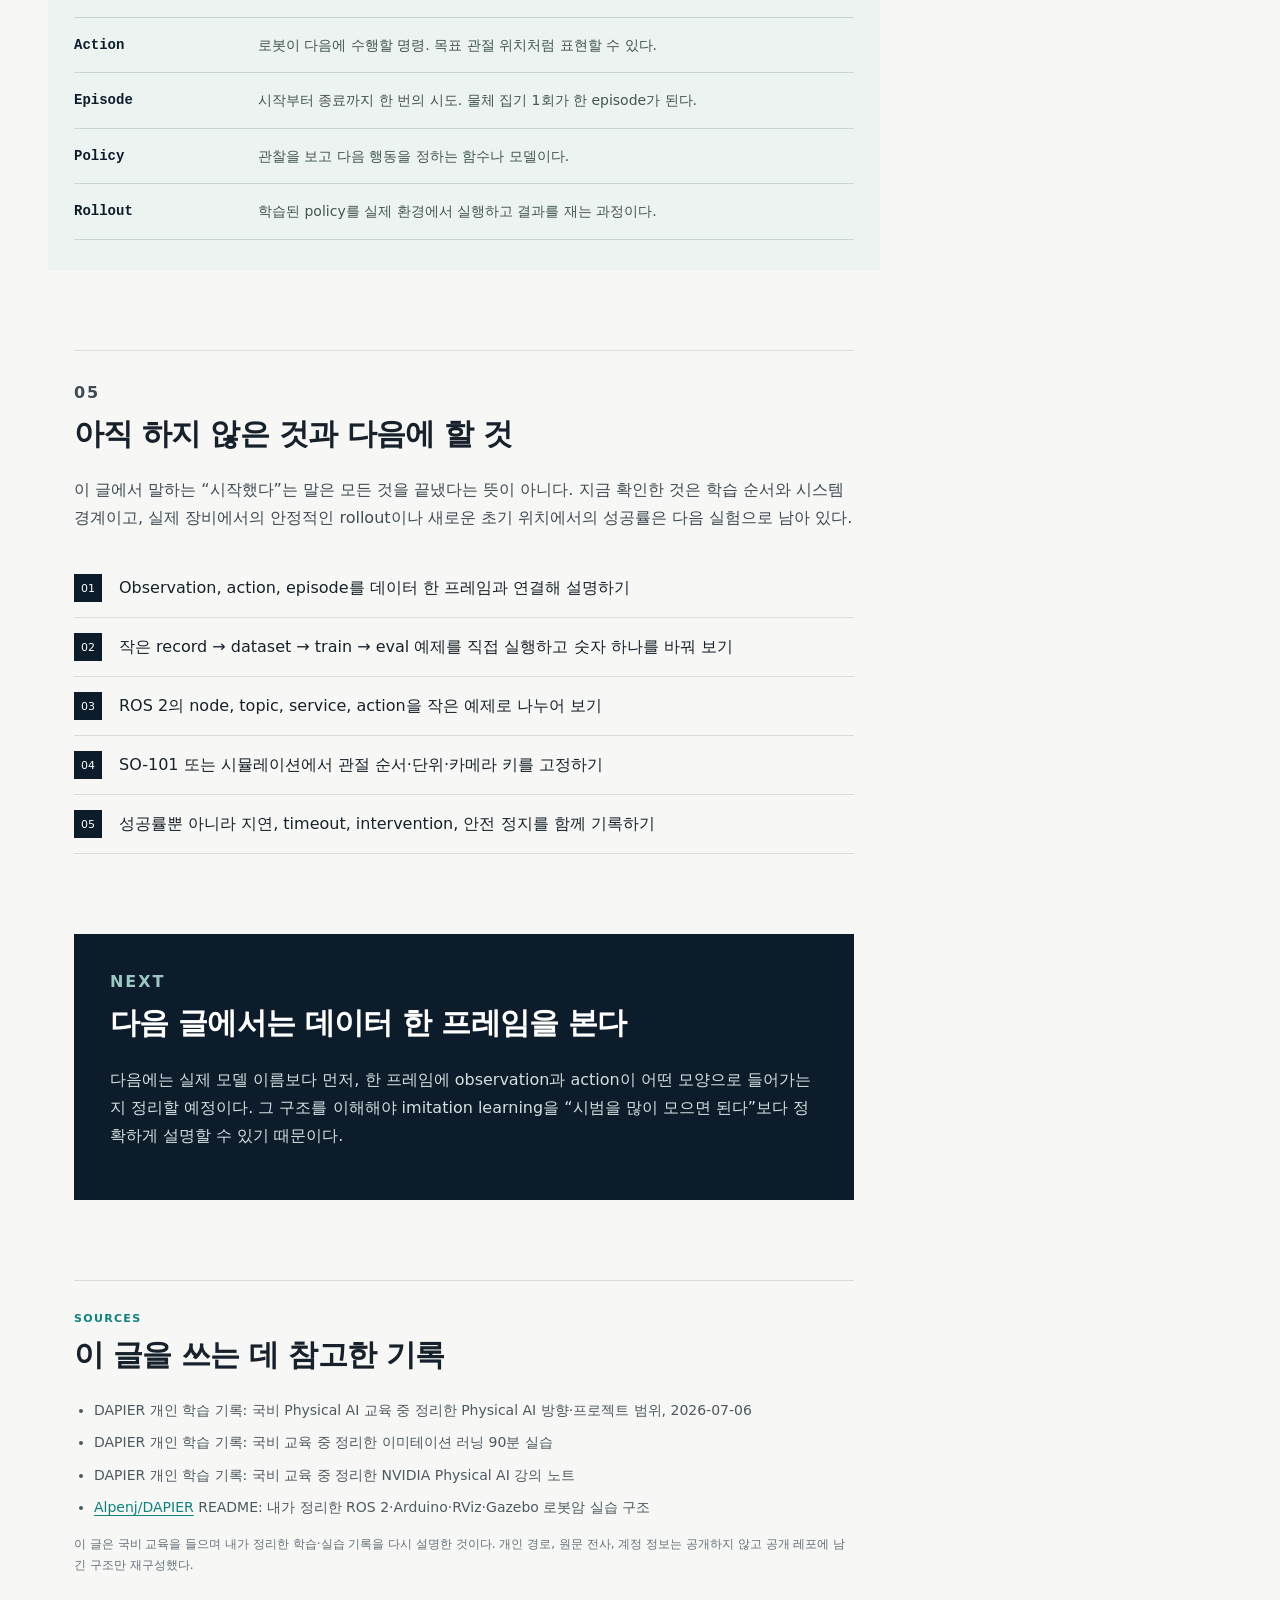
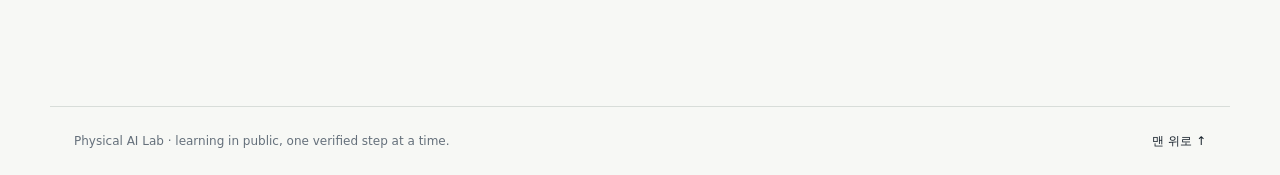
==== commit a25e1ec9: "Clarify DAPIER course-record context: articles/2026-08-04-physical-ai-first-steps.html" ====
--- a/articles/2026-08-04-physical-ai-first-steps.html
+++ b/articles/2026-08-04-physical-ai-first-steps.html
@@ -43,7 +43,7 @@
       <section class="article-shell" id="journal">
         <article class="article">
           <p class="article-lede">
-            처음에는 Physical AI를 너무 크게 생각했다. 거대한 모델, 값비싼 장비, 복잡한 시뮬레이터를 먼저 알아야 시작할 수 있다고 생각했다. 그런데 DAPIER에서 첫 수업 기록을 다시 읽고, 레포의 작은 로봇암 프로젝트를 따라가 보니 시작점은 훨씬 단순했다. <strong>현재 상태를 읽고, 다음 행동을 만들고, 결과를 다시 확인하는 것.</strong>
+            처음에는 Physical AI를 너무 크게 생각했다. 거대한 모델, 값비싼 장비, 복잡한 시뮬레이터를 먼저 알아야 시작할 수 있다고 생각했다. 그런데 국비 Physical AI 교육을 들으며 내가 DAPIER에 정리해 둔 첫 수업 기록과 로봇암 실습 메모를 다시 읽어 보니, 시작점은 훨씬 단순했다. <strong>현재 상태를 읽고, 다음 행동을 만들고, 결과를 다시 확인하는 것.</strong>
           </p>
 
           <div class="reading-time">
@@ -68,9 +68,9 @@
 
           <section class="article-section" id="system">
             <p class="section-index">02</p>
-            <h2>레포를 읽으며 흐름을 작게 줄여 봤다</h2>
+            <h2>교육 실습 기록에서 흐름을 작게 줄여 봤다</h2>
             <p>
-              <a href="https://github.com/Alpenj/DAPIER" target="_blank" rel="noreferrer">DAPIER 레포</a>의 README에는 ROS 2, Arduino Uno, 네 개의 서보, RViz와 Gazebo가 연결된 로봇암 프로젝트가 정리되어 있다. 여기서 특히 눈에 들어온 것은 거창한 모델이 아니라 메시지와 단위의 경계였다.
+              국비 교육을 들으며 내가 정리한 <a href="https://github.com/Alpenj/DAPIER" target="_blank" rel="noreferrer">DAPIER 레포</a>의 README에는 ROS 2, Arduino Uno, 네 개의 서보, RViz와 Gazebo를 연결해 본 로봇암 실습 구조가 적혀 있다. 이 레포를 새로 공부하는 것이 아니라, 내가 배운 내용을 다시 설명하기 위해 기록을 꺼내 본 것이다. 그 과정에서 특히 눈에 들어온 것은 거창한 모델이 아니라 메시지와 단위의 경계였다.
             </p>
             <div class="flow-diagram" aria-label="DAPIER 로봇암의 데이터 흐름">
               <div class="flow-node"><span>01</span><strong>JointState</strong><small>ROS 2 / radian</small></div>
@@ -92,7 +92,7 @@
             <p class="section-index">03</p>
             <h2>첫날부터 범위를 줄인 이유</h2>
             <p>
-              DAPIER 학습 기록에는 프로젝트를 <code>최소 성공 → 확장 성공 → 도전 성공</code>으로 나누라는 기준이 남아 있다. 이 기준이 마음에 들었다. 자연어 명령, 이동, 양팔 조작, imitation learning을 한 번에 넣으면 무엇이 실패했는지 설명하기 어렵기 때문이다.
+              교육을 들으며 정리해 둔 DAPIER 기록에는 프로젝트를 <code>최소 성공 → 확장 성공 → 도전 성공</code>으로 나누자는 기준이 남아 있다. 이 기준이 마음에 들었다. 자연어 명령, 이동, 양팔 조작, imitation learning을 한 번에 넣으면 무엇이 실패했는지 설명하기 어렵기 때문이다.
             </p>
             <div class="decision-grid">
               <div class="decision-row"><span class="decision-tag keep">남길 것</span><p>작은 행동 하나를 끝까지 기록하고, 성공 조건과 중단 이유를 적는다.</p></div>
@@ -146,12 +146,12 @@
             <p class="section-index">SOURCES</p>
             <h2>이 글을 쓰는 데 참고한 기록</h2>
             <ul>
-              <li>DAPIER 개인 학습 기록: Physical AI 방향·프로젝트 범위, 2026-07-06</li>
-              <li>DAPIER 개인 학습 기록: 이미테이션 러닝을 처음 시작하는 90분 실습</li>
-              <li>DAPIER 개인 학습 기록: NVIDIA Physical AI 강의 심층 노트</li>
-              <li><a href="https://github.com/Alpenj/DAPIER" target="_blank" rel="noreferrer">Alpenj/DAPIER</a> README: ROS 2·Arduino·RViz·Gazebo 로봇암 구조</li>
+              <li>DAPIER 개인 학습 기록: 국비 Physical AI 교육 중 정리한 Physical AI 방향·프로젝트 범위, 2026-07-06</li>
+              <li>DAPIER 개인 학습 기록: 국비 교육 중 정리한 이미테이션 러닝 90분 실습</li>
+              <li>DAPIER 개인 학습 기록: 국비 교육 중 정리한 NVIDIA Physical AI 강의 노트</li>
+              <li><a href="https://github.com/Alpenj/DAPIER" target="_blank" rel="noreferrer">Alpenj/DAPIER</a> README: 내가 정리한 ROS 2·Arduino·RViz·Gazebo 로봇암 실습 구조</li>
             </ul>
-            <p class="source-boundary">개인 경로, 원문 전사, 계정 정보는 공개하지 않고 학습 개념과 공개 레포의 구조만 재구성했다.</p>
+            <p class="source-boundary">이 글은 국비 교육을 들으며 내가 정리한 학습·실습 기록을 다시 설명한 것이다. 개인 경로, 원문 전사, 계정 정보는 공개하지 않고 공개 레포에 남긴 구조만 재구성했다.</p>
           </section>
         </article>
 
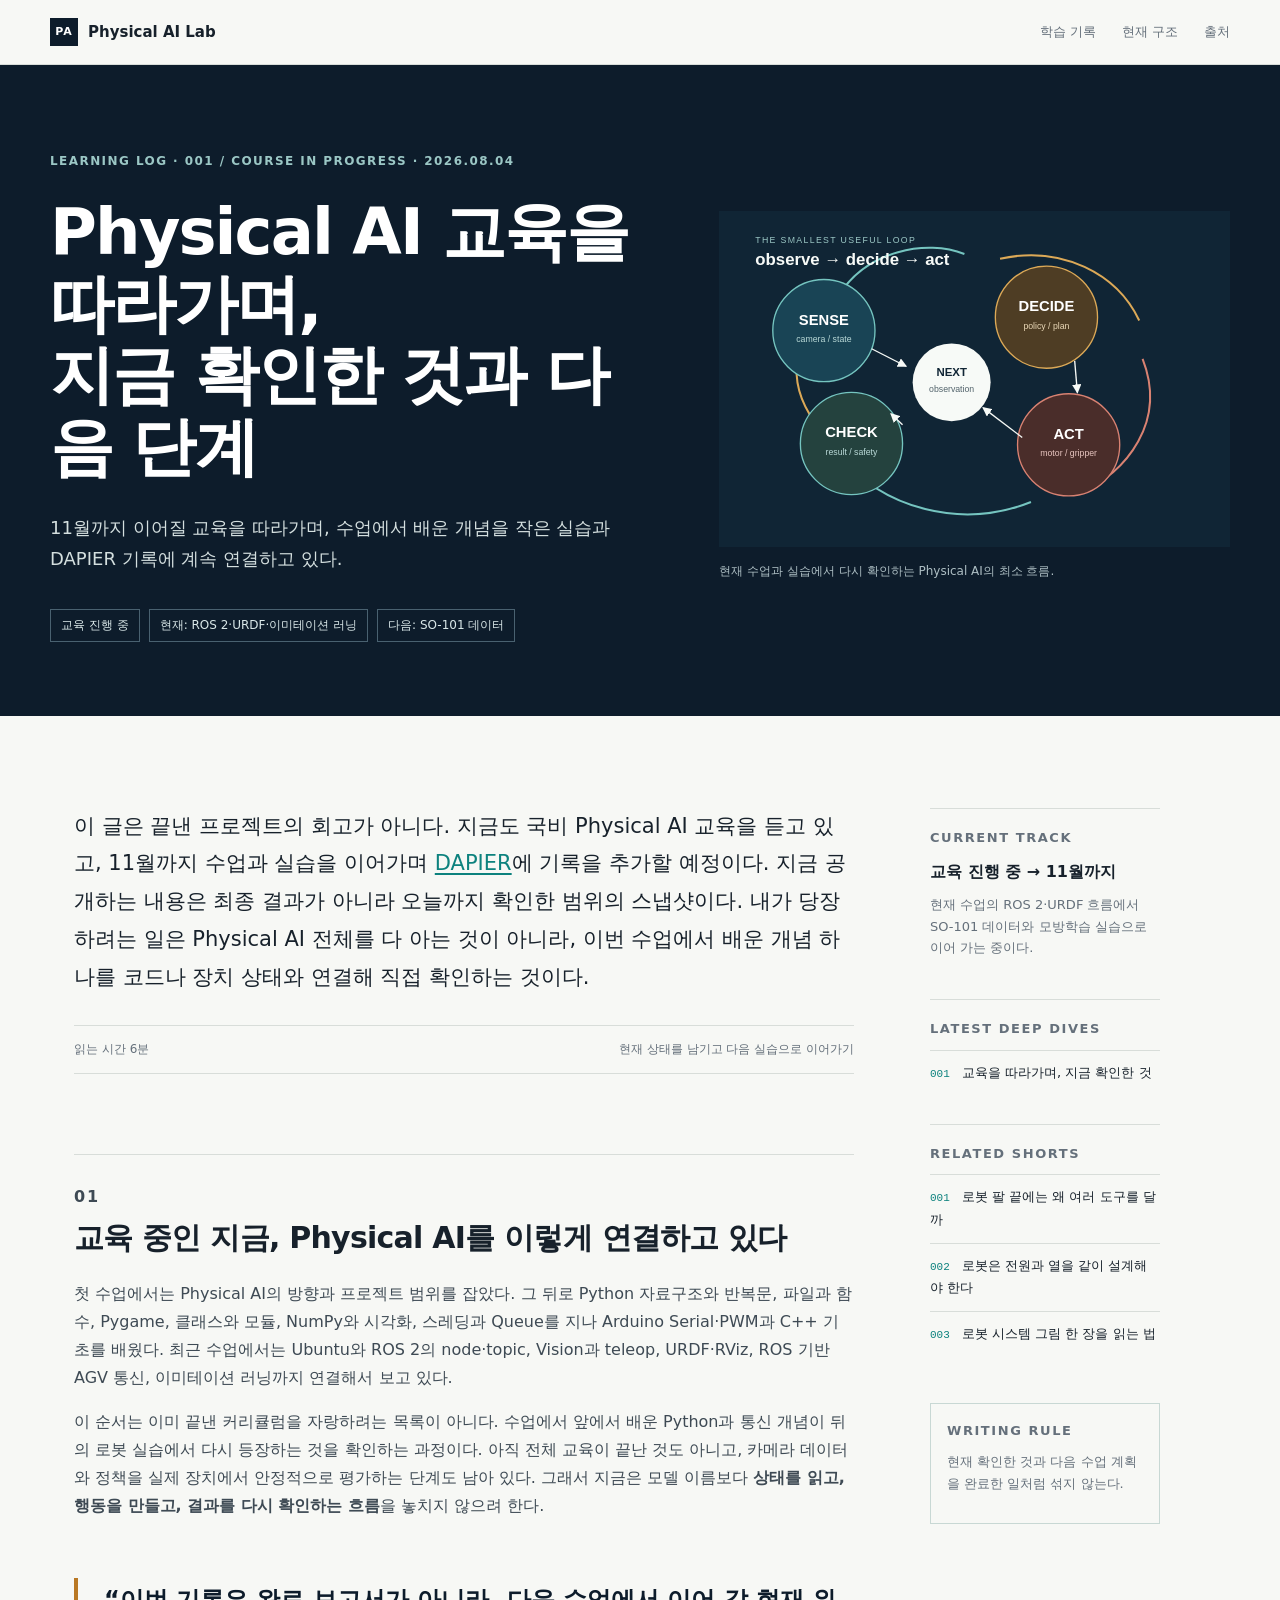
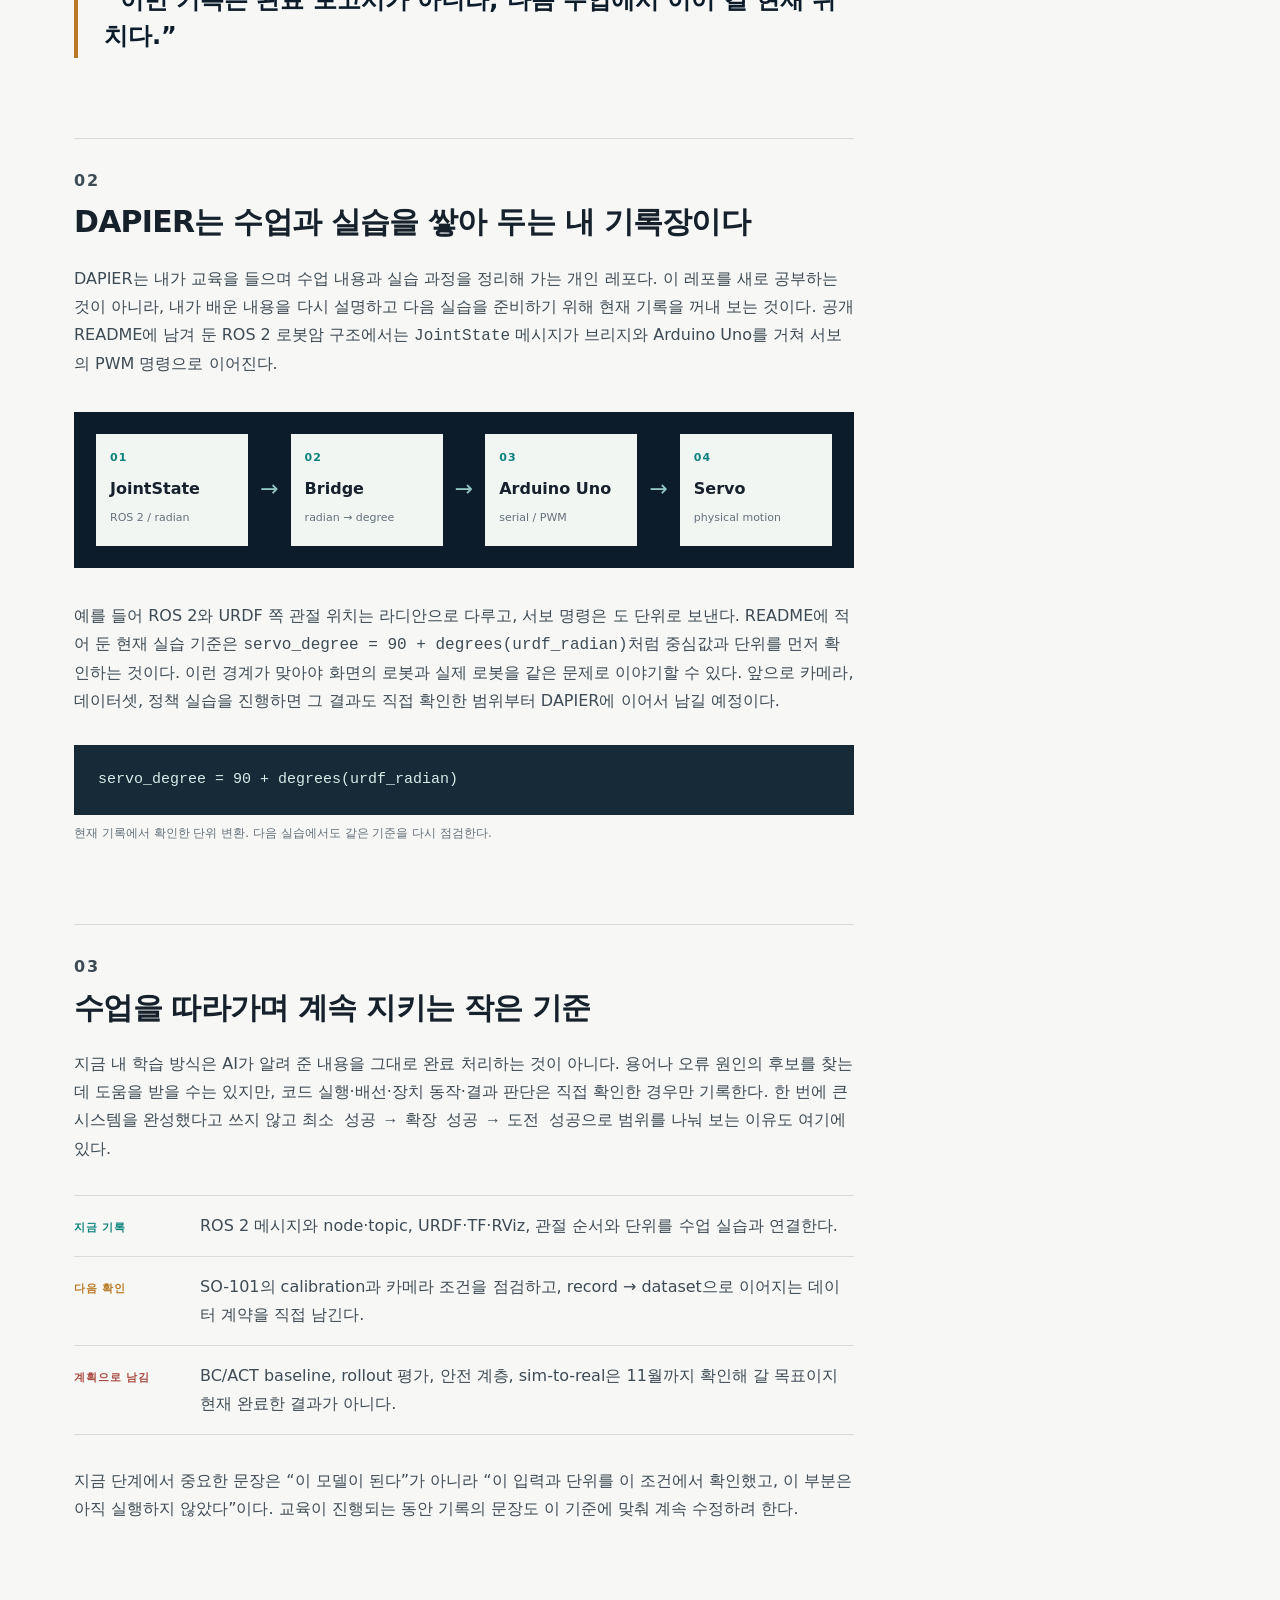
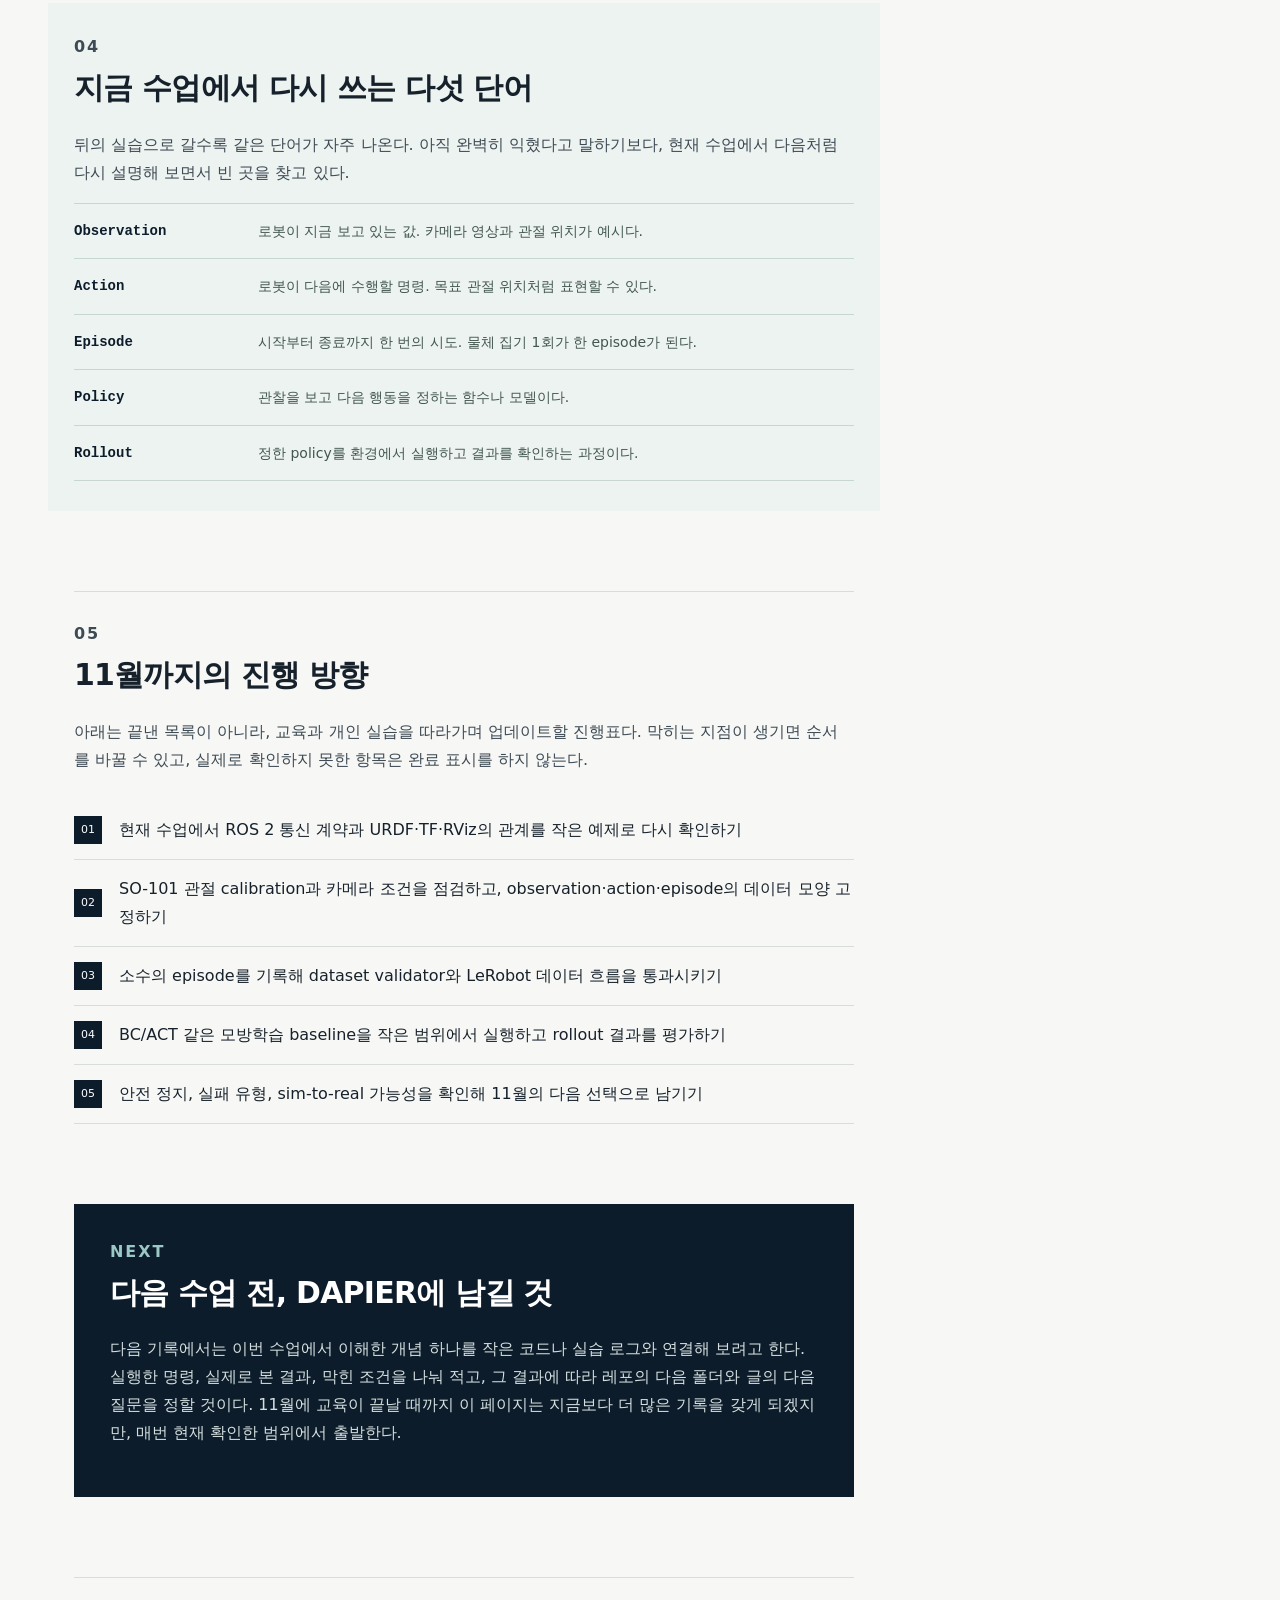
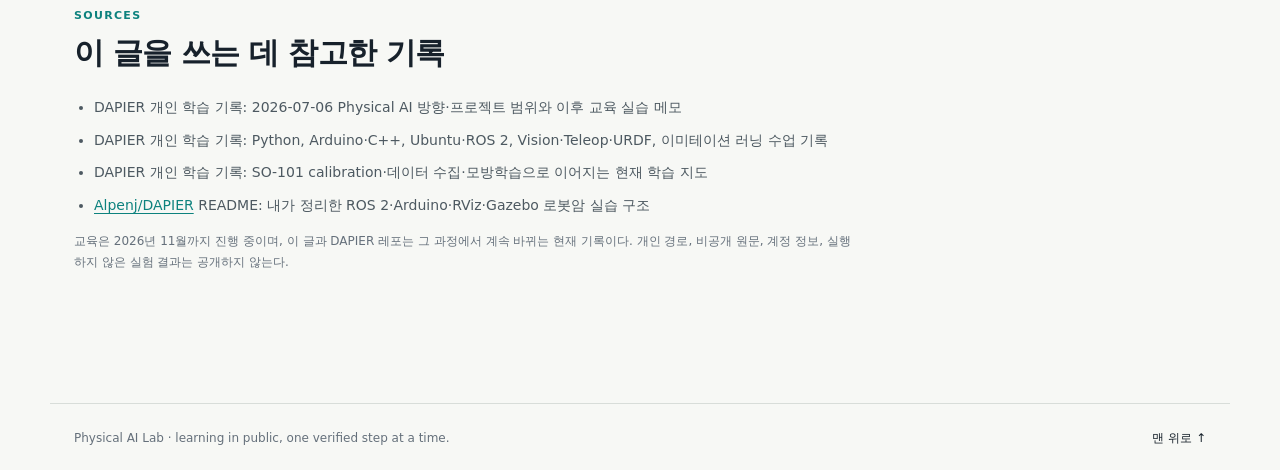
==== commit 8d774349: "Rewrite first article as ongoing course record" ====
--- a/articles/2026-08-04-physical-ai-first-steps.html
+++ b/articles/2026-08-04-physical-ai-first-steps.html
@@ -3,8 +3,8 @@
   <head>
     <meta charset="utf-8">
     <meta name="viewport" content="width=device-width, initial-scale=1">
-    <meta name="description" content="Physical AI를 실제 학습 과정과 작은 실험으로 정리하는 개인 학습 기록.">
-    <title>Physical AI Lab | 001 피지컬 AI를 배우기 시작하며</title>
+    <meta name="description" content="11월까지 이어지는 Physical AI 교육에서 현재 확인한 것과 다음 실습을 남기는 진행 기록.">
+    <title>Physical AI Lab | 001 교육을 따라가며, 지금 확인한 것과 다음 단계</title>
     <link rel="stylesheet" href="../styles.css">
   </head>
   <body>
@@ -15,7 +15,7 @@
       </a>
       <nav class="site-nav" aria-label="주요 메뉴">
         <a href="../index.html#posts">학습 기록</a>
-        <a href="#system">시스템 지도</a>
+        <a href="#system">현재 구조</a>
         <a href="#sources">출처</a>
       </nav>
     </header>
@@ -23,54 +23,54 @@
     <main id="top">
       <section class="hero-band" aria-labelledby="page-title">
         <div class="hero-copy">
-          <p class="eyebrow">LEARNING LOG · 001 / 090 · 2026.08.04</p>
-          <h1 id="page-title">피지컬 AI를 배우기 시작하며,<br>먼저 정한 것들</h1>
+          <p class="eyebrow">LEARNING LOG · 001 / COURSE IN PROGRESS · 2026.08.04</p>
+          <h1 id="page-title">Physical AI 교육을 따라가며,<br>지금 확인한 것과 다음 단계</h1>
           <p class="hero-summary">
-            처음부터 모델 이름을 고르지 않고, 로봇이 무엇을 보고 어떻게 움직이는지부터 다시 정리했다.
+            11월까지 이어질 교육을 따라가며, 수업에서 배운 개념을 작은 실습과 DAPIER 기록에 계속 연결하고 있다.
           </p>
           <div class="hero-meta" aria-label="글 정보">
-            <span>입문</span>
-            <span>Physical AI 기초</span>
-            <span>학습 일지</span>
+            <span>교육 진행 중</span>
+            <span>현재: ROS 2·URDF·이미테이션 러닝</span>
+            <span>다음: SO-101 데이터</span>
           </div>
         </div>
         <figure class="hero-figure">
           <img src="../assets/physical-ai-loop.svg" alt="센서, 판단, 행동, 다시 관찰하는 피지컬 AI 순환 구조">
-          <figcaption>내가 먼저 그린 Physical AI의 최소 구조. 모델보다 흐름을 먼저 본다.</figcaption>
+          <figcaption>현재 수업과 실습에서 다시 확인하는 Physical AI의 최소 흐름.</figcaption>
         </figure>
       </section>
 
       <section class="article-shell" id="journal">
         <article class="article">
           <p class="article-lede">
-            처음에는 Physical AI를 너무 크게 생각했다. 거대한 모델, 값비싼 장비, 복잡한 시뮬레이터를 먼저 알아야 시작할 수 있다고 생각했다. 그런데 국비 Physical AI 교육을 들으며 내가 DAPIER에 정리해 둔 첫 수업 기록과 로봇암 실습 메모를 다시 읽어 보니, 시작점은 훨씬 단순했다. <strong>현재 상태를 읽고, 다음 행동을 만들고, 결과를 다시 확인하는 것.</strong>
+            이 글은 끝낸 프로젝트의 회고가 아니다. 지금도 국비 Physical AI 교육을 듣고 있고, 11월까지 수업과 실습을 이어가며 <a href="https://github.com/Alpenj/DAPIER" target="_blank" rel="noreferrer">DAPIER</a>에 기록을 추가할 예정이다. 지금 공개하는 내용은 최종 결과가 아니라 오늘까지 확인한 범위의 스냅샷이다. 내가 당장 하려는 일은 Physical AI 전체를 다 아는 것이 아니라, 이번 수업에서 배운 개념 하나를 코드나 장치 상태와 연결해 직접 확인하는 것이다.
           </p>
 
           <div class="reading-time">
             <span>읽는 시간 6분</span>
-            <span>이번 글의 목표: 모델이 아니라 시스템의 첫 흐름 이해하기</span>
+            <span>현재 상태를 남기고 다음 실습으로 이어가기</span>
           </div>
 
           <section class="article-section">
             <p class="section-index">01</p>
-            <h2>지금 내가 이해한 Physical AI</h2>
+            <h2>교육 중인 지금, Physical AI를 이렇게 연결하고 있다</h2>
             <p>
-              내가 지금까지 이해한 Physical AI는 화면 안에서 답을 만드는 AI보다 범위가 넓다. 카메라와 관절 센서로 주변과 로봇의 상태를 읽고, 정책이나 제어기가 다음 행동을 정한 뒤, 모터와 그리퍼가 실제 세계에 영향을 준다. 그 결과가 다시 다음 관찰이 된다.
+              첫 수업에서는 Physical AI의 방향과 프로젝트 범위를 잡았다. 그 뒤로 Python 자료구조와 반복문, 파일과 함수, Pygame, 클래스와 모듈, NumPy와 시각화, 스레딩과 Queue를 지나 Arduino Serial·PWM과 C++ 기초를 배웠다. 최근 수업에서는 Ubuntu와 ROS 2의 node·topic, Vision과 teleop, URDF·RViz, ROS 기반 AGV 통신, 이미테이션 러닝까지 연결해서 보고 있다.
             </p>
             <p>
-              그래서 학습 단위를 모델 하나로 잡으면 자꾸 중요한 것이 빠진다. 관측값의 이름과 순서, action의 단위, 센서 timestamp, 안전 제한, 실패를 다시 재현할 방법까지 함께 봐야 한다. 아직 어려운 용어가 많지만, 이 흐름만 놓치지 않기로 했다.
+              이 순서는 이미 끝낸 커리큘럼을 자랑하려는 목록이 아니다. 수업에서 앞에서 배운 Python과 통신 개념이 뒤의 로봇 실습에서 다시 등장하는 것을 확인하는 과정이다. 아직 전체 교육이 끝난 것도 아니고, 카메라 데이터와 정책을 실제 장치에서 안정적으로 평가하는 단계도 남아 있다. 그래서 지금은 모델 이름보다 <strong>상태를 읽고, 행동을 만들고, 결과를 다시 확인하는 흐름</strong>을 놓치지 않으려 한다.
             </p>
           </section>
 
           <section class="pull-quote">
-            <p>“이번에는 많이 아는 것보다, 한 번의 행동을 끝까지 설명하는 것을 목표로 잡았다.”</p>
+            <p>“이번 기록은 완료 보고서가 아니라, 다음 수업에서 이어 갈 현재 위치다.”</p>
           </section>
 
           <section class="article-section" id="system">
             <p class="section-index">02</p>
-            <h2>교육 실습 기록에서 흐름을 작게 줄여 봤다</h2>
+            <h2>DAPIER는 수업과 실습을 쌓아 두는 내 기록장이다</h2>
             <p>
-              국비 교육을 들으며 내가 정리한 <a href="https://github.com/Alpenj/DAPIER" target="_blank" rel="noreferrer">DAPIER 레포</a>의 README에는 ROS 2, Arduino Uno, 네 개의 서보, RViz와 Gazebo를 연결해 본 로봇암 실습 구조가 적혀 있다. 이 레포를 새로 공부하는 것이 아니라, 내가 배운 내용을 다시 설명하기 위해 기록을 꺼내 본 것이다. 그 과정에서 특히 눈에 들어온 것은 거창한 모델이 아니라 메시지와 단위의 경계였다.
+              DAPIER는 내가 교육을 들으며 수업 내용과 실습 과정을 정리해 가는 개인 레포다. 이 레포를 새로 공부하는 것이 아니라, 내가 배운 내용을 다시 설명하고 다음 실습을 준비하기 위해 현재 기록을 꺼내 보는 것이다. 공개 README에 남겨 둔 ROS 2 로봇암 구조에서는 <code>JointState</code> 메시지가 브리지와 Arduino Uno를 거쳐 서보의 PWM 명령으로 이어진다.
             </p>
             <div class="flow-diagram" aria-label="DAPIER 로봇암의 데이터 흐름">
               <div class="flow-node"><span>01</span><strong>JointState</strong><small>ROS 2 / radian</small></div>
@@ -82,63 +82,63 @@
               <div class="flow-node"><span>04</span><strong>Servo</strong><small>physical motion</small></div>
             </div>
             <p>
-              예를 들어 ROS와 URDF 쪽은 라디안으로 관절 위치를 표현하고, 서보 명령은 도 단위로 보낸다. 이 작은 변환 하나가 맞지 않으면 화면의 로봇과 실제 로봇이 서로 다른 방향으로 움직일 수 있다. Physical AI를 배운다는 말이 결국 이런 경계를 직접 확인하는 일이라는 생각이 들었다.
+              예를 들어 ROS 2와 URDF 쪽 관절 위치는 라디안으로 다루고, 서보 명령은 도 단위로 보낸다. README에 적어 둔 현재 실습 기준은 <code>servo_degree = 90 + degrees(urdf_radian)</code>처럼 중심값과 단위를 먼저 확인하는 것이다. 이런 경계가 맞아야 화면의 로봇과 실제 로봇을 같은 문제로 이야기할 수 있다. 앞으로 카메라, 데이터셋, 정책 실습을 진행하면 그 결과도 직접 확인한 범위부터 DAPIER에 이어서 남길 예정이다.
             </p>
             <pre class="code-block"><code>servo_degree = 90 + degrees(urdf_radian)</code></pre>
-            <p class="code-caption">중심값과 단위를 먼저 적어 두면, 나중에 이상한 움직임을 설명하기가 쉬워진다.</p>
+            <p class="code-caption">현재 기록에서 확인한 단위 변환. 다음 실습에서도 같은 기준을 다시 점검한다.</p>
           </section>
 
           <section class="article-section">
             <p class="section-index">03</p>
-            <h2>첫날부터 범위를 줄인 이유</h2>
+            <h2>수업을 따라가며 계속 지키는 작은 기준</h2>
             <p>
-              교육을 들으며 정리해 둔 DAPIER 기록에는 프로젝트를 <code>최소 성공 → 확장 성공 → 도전 성공</code>으로 나누자는 기준이 남아 있다. 이 기준이 마음에 들었다. 자연어 명령, 이동, 양팔 조작, imitation learning을 한 번에 넣으면 무엇이 실패했는지 설명하기 어렵기 때문이다.
+              지금 내 학습 방식은 AI가 알려 준 내용을 그대로 완료 처리하는 것이 아니다. 용어나 오류 원인의 후보를 찾는 데 도움을 받을 수는 있지만, 코드 실행·배선·장치 동작·결과 판단은 직접 확인한 경우만 기록한다. 한 번에 큰 시스템을 완성했다고 쓰지 않고 <code>최소 성공 → 확장 성공 → 도전 성공</code>으로 범위를 나눠 보는 이유도 여기에 있다.
             </p>
             <div class="decision-grid">
-              <div class="decision-row"><span class="decision-tag keep">남길 것</span><p>작은 행동 하나를 끝까지 기록하고, 성공 조건과 중단 이유를 적는다.</p></div>
-              <div class="decision-row"><span class="decision-tag defer">미룰 것</span><p>아직 실행하지 않은 VLA·대규모 학습·복잡한 하드웨어 확장을 결과처럼 말하지 않는다.</p></div>
-              <div class="decision-row"><span class="decision-tag check">확인할 것</span><p>센서 입력, action 단위, 데이터 저장 구조, 안전 범위를 실제 로그로 확인한다.</p></div>
+              <div class="decision-row"><span class="decision-tag keep">지금 기록</span><p>ROS 2 메시지와 node·topic, URDF·TF·RViz, 관절 순서와 단위를 수업 실습과 연결한다.</p></div>
+              <div class="decision-row"><span class="decision-tag check">다음 확인</span><p>SO-101의 calibration과 카메라 조건을 점검하고, record → dataset으로 이어지는 데이터 계약을 직접 남긴다.</p></div>
+              <div class="decision-row"><span class="decision-tag defer">계획으로 남김</span><p>BC/ACT baseline, rollout 평가, 안전 계층, sim-to-real은 11월까지 확인해 갈 목표이지 현재 완료한 결과가 아니다.</p></div>
             </div>
             <p>
-              지금 단계에서 “이 모델이 된다”고 말하는 것보다 “이 입력을 이렇게 기록했고, 이 조건에서 아직 확인하지 못했다”고 말하는 편이 더 정확하다. 학습 기록을 공개 글로 옮길 때도 이 기준을 유지하려 한다.
+              지금 단계에서 중요한 문장은 “이 모델이 된다”가 아니라 “이 입력과 단위를 이 조건에서 확인했고, 이 부분은 아직 실행하지 않았다”이다. 교육이 진행되는 동안 기록의 문장도 이 기준에 맞춰 계속 수정하려 한다.
             </p>
           </section>
 
           <section class="article-section beginner-section">
             <p class="section-index">04</p>
-            <h2>처음 보는 사람에게 먼저 설명할 다섯 단어</h2>
+            <h2>지금 수업에서 다시 쓰는 다섯 단어</h2>
             <p>
-              처음부터 논문이나 전체 프레임워크를 펼치면 단어가 서로 겹친다. 그래서 당분간은 아래 다섯 단어를 내 말로 설명할 수 있는지를 기준으로 삼는다.
+              뒤의 실습으로 갈수록 같은 단어가 자주 나온다. 아직 완벽히 익혔다고 말하기보다, 현재 수업에서 다음처럼 다시 설명해 보면서 빈 곳을 찾고 있다.
             </p>
             <div class="term-list">
               <div><strong>Observation</strong><span>로봇이 지금 보고 있는 값. 카메라 영상과 관절 위치가 예시다.</span></div>
               <div><strong>Action</strong><span>로봇이 다음에 수행할 명령. 목표 관절 위치처럼 표현할 수 있다.</span></div>
               <div><strong>Episode</strong><span>시작부터 종료까지 한 번의 시도. 물체 집기 1회가 한 episode가 된다.</span></div>
               <div><strong>Policy</strong><span>관찰을 보고 다음 행동을 정하는 함수나 모델이다.</span></div>
-              <div><strong>Rollout</strong><span>학습된 policy를 실제 환경에서 실행하고 결과를 재는 과정이다.</span></div>
+              <div><strong>Rollout</strong><span>정한 policy를 환경에서 실행하고 결과를 확인하는 과정이다.</span></div>
             </div>
           </section>
 
           <section class="article-section">
             <p class="section-index">05</p>
-            <h2>아직 하지 않은 것과 다음에 할 것</h2>
+            <h2>11월까지의 진행 방향</h2>
             <p>
-              이 글에서 말하는 “시작했다”는 말은 모든 것을 끝냈다는 뜻이 아니다. 지금 확인한 것은 학습 순서와 시스템 경계이고, 실제 장비에서의 안정적인 rollout이나 새로운 초기 위치에서의 성공률은 다음 실험으로 남아 있다.
+              아래는 끝낸 목록이 아니라, 교육과 개인 실습을 따라가며 업데이트할 진행표다. 막히는 지점이 생기면 순서를 바꿀 수 있고, 실제로 확인하지 못한 항목은 완료 표시를 하지 않는다.
             </p>
             <ol class="next-list">
-              <li><span>01</span> Observation, action, episode를 데이터 한 프레임과 연결해 설명하기</li>
-              <li><span>02</span> 작은 record → dataset → train → eval 예제를 직접 실행하고 숫자 하나를 바꿔 보기</li>
-              <li><span>03</span> ROS 2의 node, topic, service, action을 작은 예제로 나누어 보기</li>
-              <li><span>04</span> SO-101 또는 시뮬레이션에서 관절 순서·단위·카메라 키를 고정하기</li>
-              <li><span>05</span> 성공률뿐 아니라 지연, timeout, intervention, 안전 정지를 함께 기록하기</li>
+              <li><span>01</span> 현재 수업에서 ROS 2 통신 계약과 URDF·TF·RViz의 관계를 작은 예제로 다시 확인하기</li>
+              <li><span>02</span> SO-101 관절 calibration과 카메라 조건을 점검하고, observation·action·episode의 데이터 모양 고정하기</li>
+              <li><span>03</span> 소수의 episode를 기록해 dataset validator와 LeRobot 데이터 흐름을 통과시키기</li>
+              <li><span>04</span> BC/ACT 같은 모방학습 baseline을 작은 범위에서 실행하고 rollout 결과를 평가하기</li>
+              <li><span>05</span> 안전 정지, 실패 유형, sim-to-real 가능성을 확인해 11월의 다음 선택으로 남기기</li>
             </ol>
           </section>
 
           <section class="closing-note">
             <p class="section-index">NEXT</p>
-            <h2>다음 글에서는 데이터 한 프레임을 본다</h2>
+            <h2>다음 수업 전, DAPIER에 남길 것</h2>
             <p>
-              다음에는 실제 모델 이름보다 먼저, 한 프레임에 observation과 action이 어떤 모양으로 들어가는지 정리할 예정이다. 그 구조를 이해해야 imitation learning을 “시범을 많이 모으면 된다”보다 정확하게 설명할 수 있기 때문이다.
+              다음 기록에서는 이번 수업에서 이해한 개념 하나를 작은 코드나 실습 로그와 연결해 보려고 한다. 실행한 명령, 실제로 본 결과, 막힌 조건을 나눠 적고, 그 결과에 따라 레포의 다음 폴더와 글의 다음 질문을 정할 것이다. 11월에 교육이 끝날 때까지 이 페이지는 지금보다 더 많은 기록을 갖게 되겠지만, 매번 현재 확인한 범위에서 출발한다.
             </p>
           </section>
 
@@ -146,36 +146,36 @@
             <p class="section-index">SOURCES</p>
             <h2>이 글을 쓰는 데 참고한 기록</h2>
             <ul>
-              <li>DAPIER 개인 학습 기록: 국비 Physical AI 교육 중 정리한 Physical AI 방향·프로젝트 범위, 2026-07-06</li>
-              <li>DAPIER 개인 학습 기록: 국비 교육 중 정리한 이미테이션 러닝 90분 실습</li>
-              <li>DAPIER 개인 학습 기록: 국비 교육 중 정리한 NVIDIA Physical AI 강의 노트</li>
+              <li>DAPIER 개인 학습 기록: 2026-07-06 Physical AI 방향·프로젝트 범위와 이후 교육 실습 메모</li>
+              <li>DAPIER 개인 학습 기록: Python, Arduino·C++, Ubuntu·ROS 2, Vision·Teleop·URDF, 이미테이션 러닝 수업 기록</li>
+              <li>DAPIER 개인 학습 기록: SO-101 calibration·데이터 수집·모방학습으로 이어지는 현재 학습 지도</li>
               <li><a href="https://github.com/Alpenj/DAPIER" target="_blank" rel="noreferrer">Alpenj/DAPIER</a> README: 내가 정리한 ROS 2·Arduino·RViz·Gazebo 로봇암 실습 구조</li>
             </ul>
-            <p class="source-boundary">이 글은 국비 교육을 들으며 내가 정리한 학습·실습 기록을 다시 설명한 것이다. 개인 경로, 원문 전사, 계정 정보는 공개하지 않고 공개 레포에 남긴 구조만 재구성했다.</p>
+            <p class="source-boundary">교육은 2026년 11월까지 진행 중이며, 이 글과 DAPIER 레포는 그 과정에서 계속 바뀌는 현재 기록이다. 개인 경로, 비공개 원문, 계정 정보, 실행하지 않은 실험 결과는 공개하지 않는다.</p>
           </section>
         </article>
 
         <aside class="side-rail" aria-label="학습 기록 정보">
           <div class="rail-block">
             <p class="rail-label">CURRENT TRACK</p>
-            <h3>입문 → 시스템 이해</h3>
-            <p>모델보다 센서·데이터·제어·검증의 연결을 먼저 익히는 중이다.</p>
+            <h3>교육 진행 중 → 11월까지</h3>
+            <p>현재 수업의 ROS 2·URDF 흐름에서 SO-101 데이터와 모방학습 실습으로 이어 가는 중이다.</p>
           </div>
           <div class="rail-block">
             <p class="rail-label">LATEST DEEP DIVES</p>
             <!-- BLOG_INDEX_START -->
-            <a class="rail-link" href="#page-title"><span>001</span> 피지컬 AI를 배우기 시작하며</a>
+            <a class="rail-link" href="#page-title"><span>001</span> 교육을 따라가며, 지금 확인한 것</a>
             <!-- BLOG_INDEX_END -->
           </div>
           <div class="rail-block">
             <p class="rail-label">RELATED SHORTS</p>
-            <a class="rail-link" href="#page-title"><span>001</span> 피지컬 AI란 무엇인가</a>
-            <a class="rail-link" href="#page-title"><span>002</span> 보고·판단·움직이기</a>
-            <a class="rail-link" href="#page-title"><span>003</span> 현실 세계가 어려운 이유</a>
+            <a class="rail-link" href="#page-title"><span>001</span> 로봇 팔 끝에는 왜 여러 도구를 달까</a>
+            <a class="rail-link" href="#page-title"><span>002</span> 로봇은 전원과 열을 같이 설계해야 한다</a>
+            <a class="rail-link" href="#page-title"><span>003</span> 로봇 시스템 그림 한 장을 읽는 법</a>
           </div>
           <div class="rail-block rail-note">
             <p class="rail-label">WRITING RULE</p>
-            <p>확인한 것과 아직 확인하지 못한 것을 문장 안에서 구분한다.</p>
+            <p>현재 확인한 것과 다음 수업 계획을 완료한 일처럼 섞지 않는다.</p>
           </div>
         </aside>
       </section>
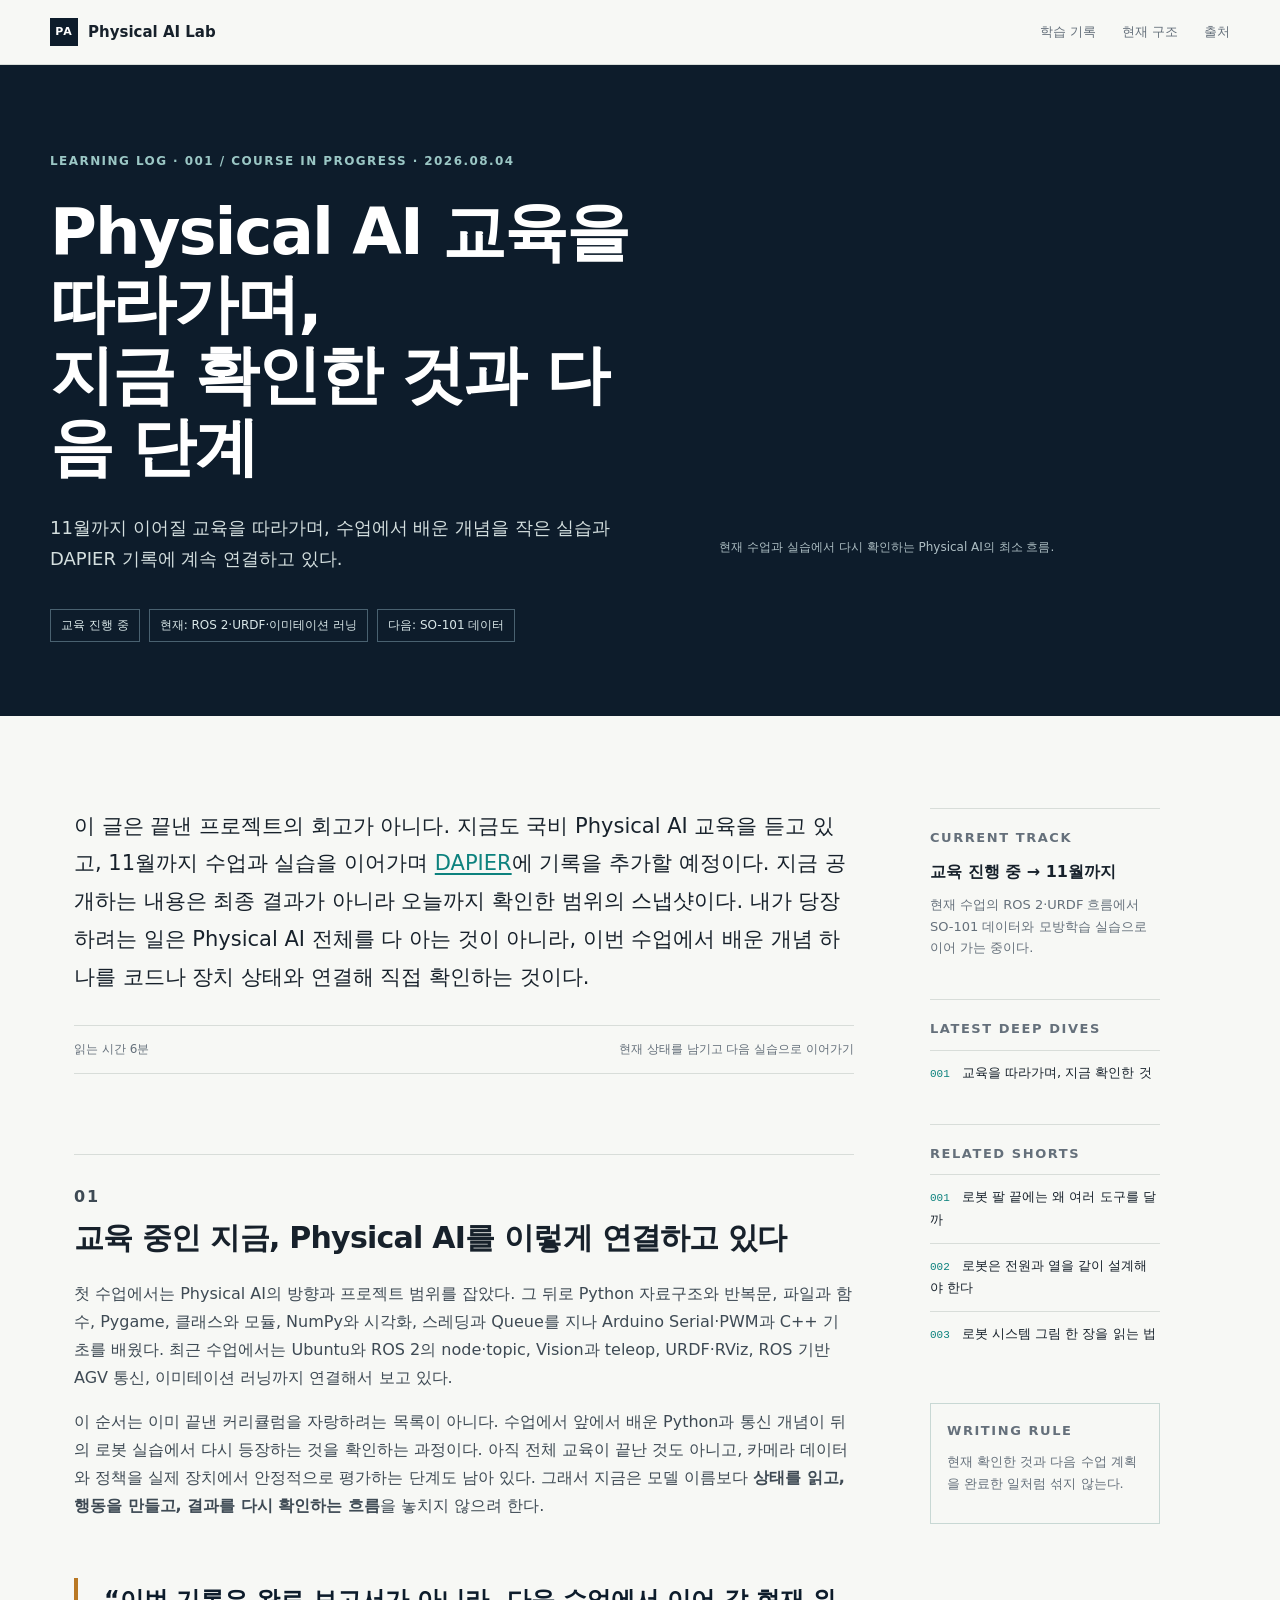
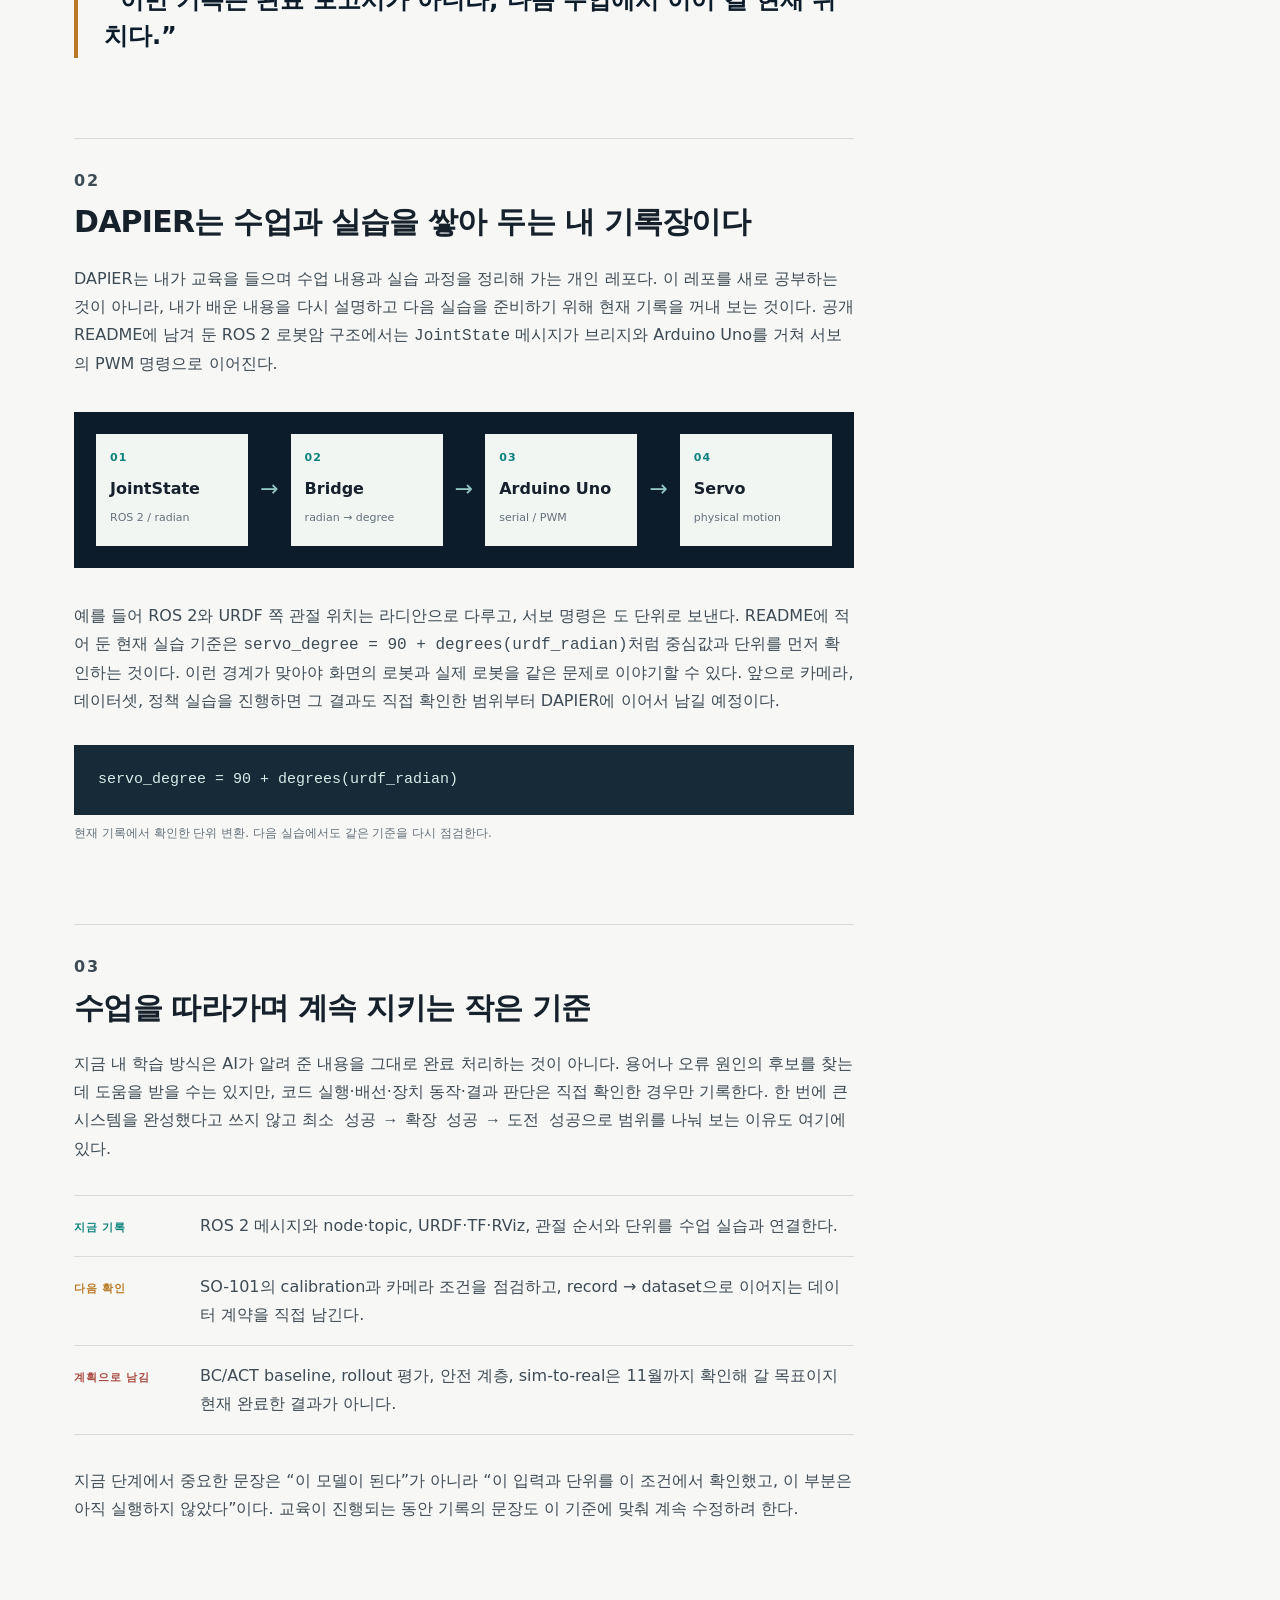
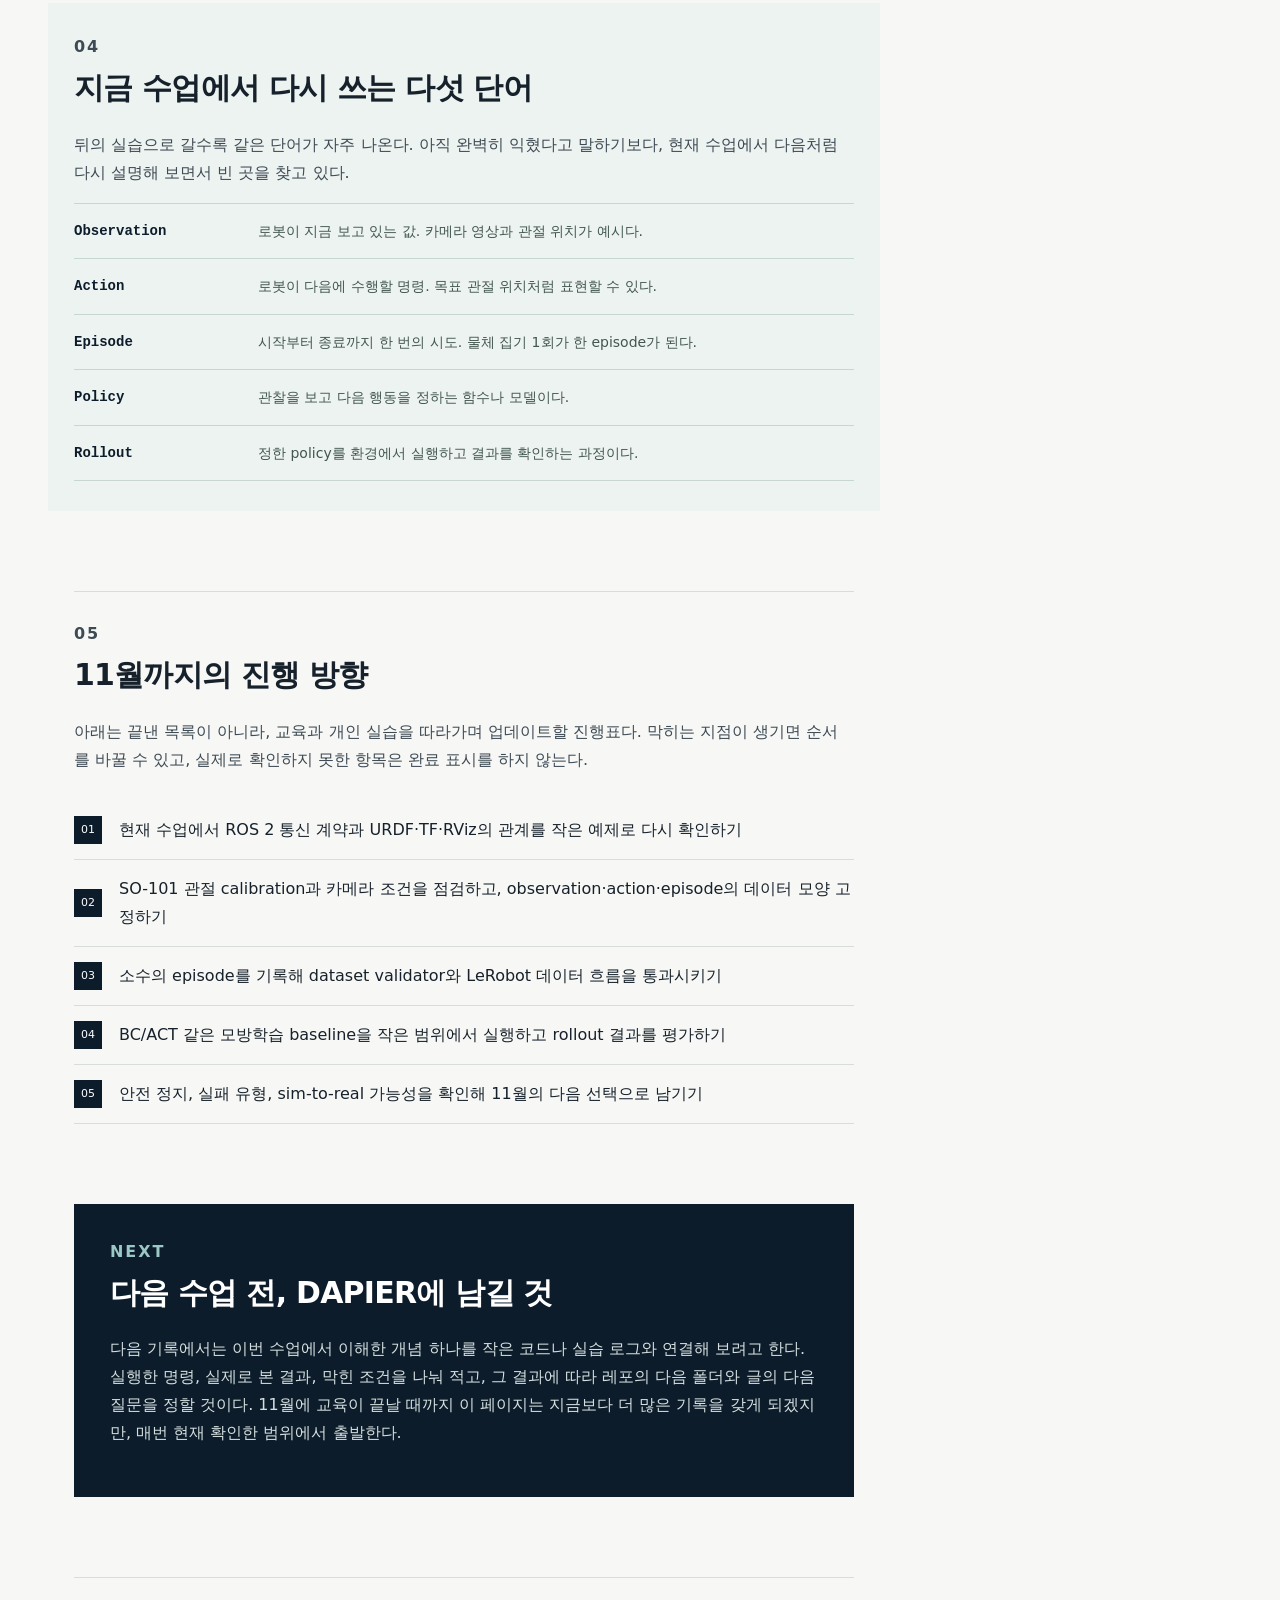
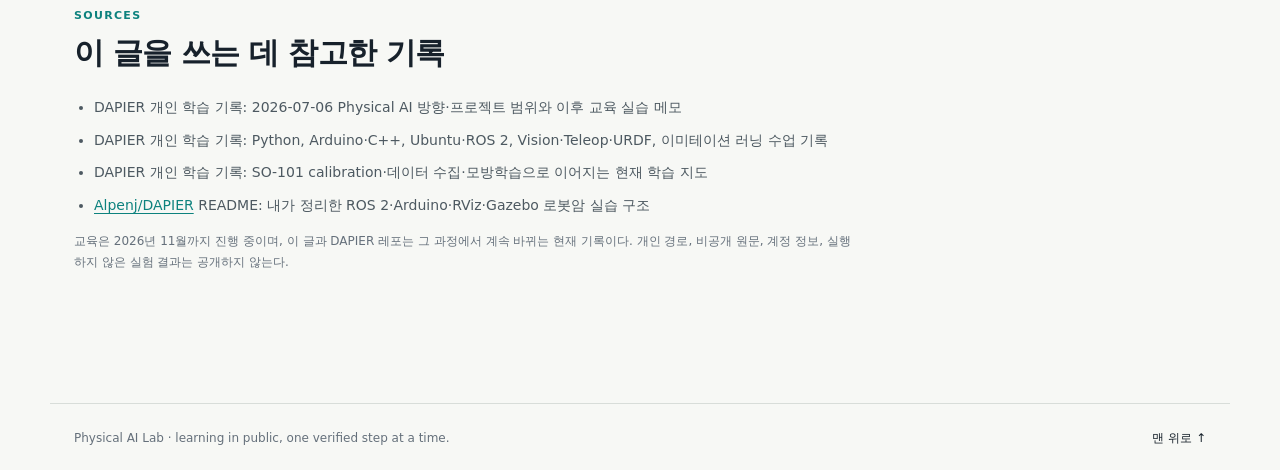
==== commit 5a504736: "fix: give each deep dive a topic-specific hero image" ====
--- a/articles/2026-08-04-physical-ai-first-steps.html
+++ b/articles/2026-08-04-physical-ai-first-steps.html
@@ -35,7 +35,7 @@
           </div>
         </div>
         <figure class="hero-figure">
-          <img src="../assets/physical-ai-loop.svg" alt="센서, 판단, 행동, 다시 관찰하는 피지컬 AI 순환 구조">
+          <img src="../assets/learning-progress-roadmap.webp" alt="로봇암과 센서에서 데이터 기록과 안전 검증으로 이어지는 현재 Physical AI 학습 흐름">
           <figcaption>현재 수업과 실습에서 다시 확인하는 Physical AI의 최소 흐름.</figcaption>
         </figure>
       </section>
--- a/styles.css
+++ b/styles.css
@@ -74,9 +74,10 @@
   margin: 0 auto;
   max-width: 1440px;
   min-height: 570px;
-  padding: 86px max(24px, calc((100vw - var(--max)) / 2)) 74px;
-}
-
+  padding: 86px clamp(24px, calc((100vw - var(--max)) / 2), 130px) 74px;
+}
+
+.hero-copy, .hero-figure { min-width: 0; }
 .hero-copy { align-self: center; max-width: 680px; }
 .eyebrow, .section-index, .rail-label { letter-spacing: 0.12em; text-transform: uppercase; }
 .eyebrow { color: #9bc7c5; font-size: 12px; font-weight: 700; margin: 0 0 25px; }
@@ -280,3 +281,4 @@
   .roadmap-list li { grid-template-columns: 28px minmax(0, 1fr); }
   .roadmap-list em { grid-column: 2; }
 }
+
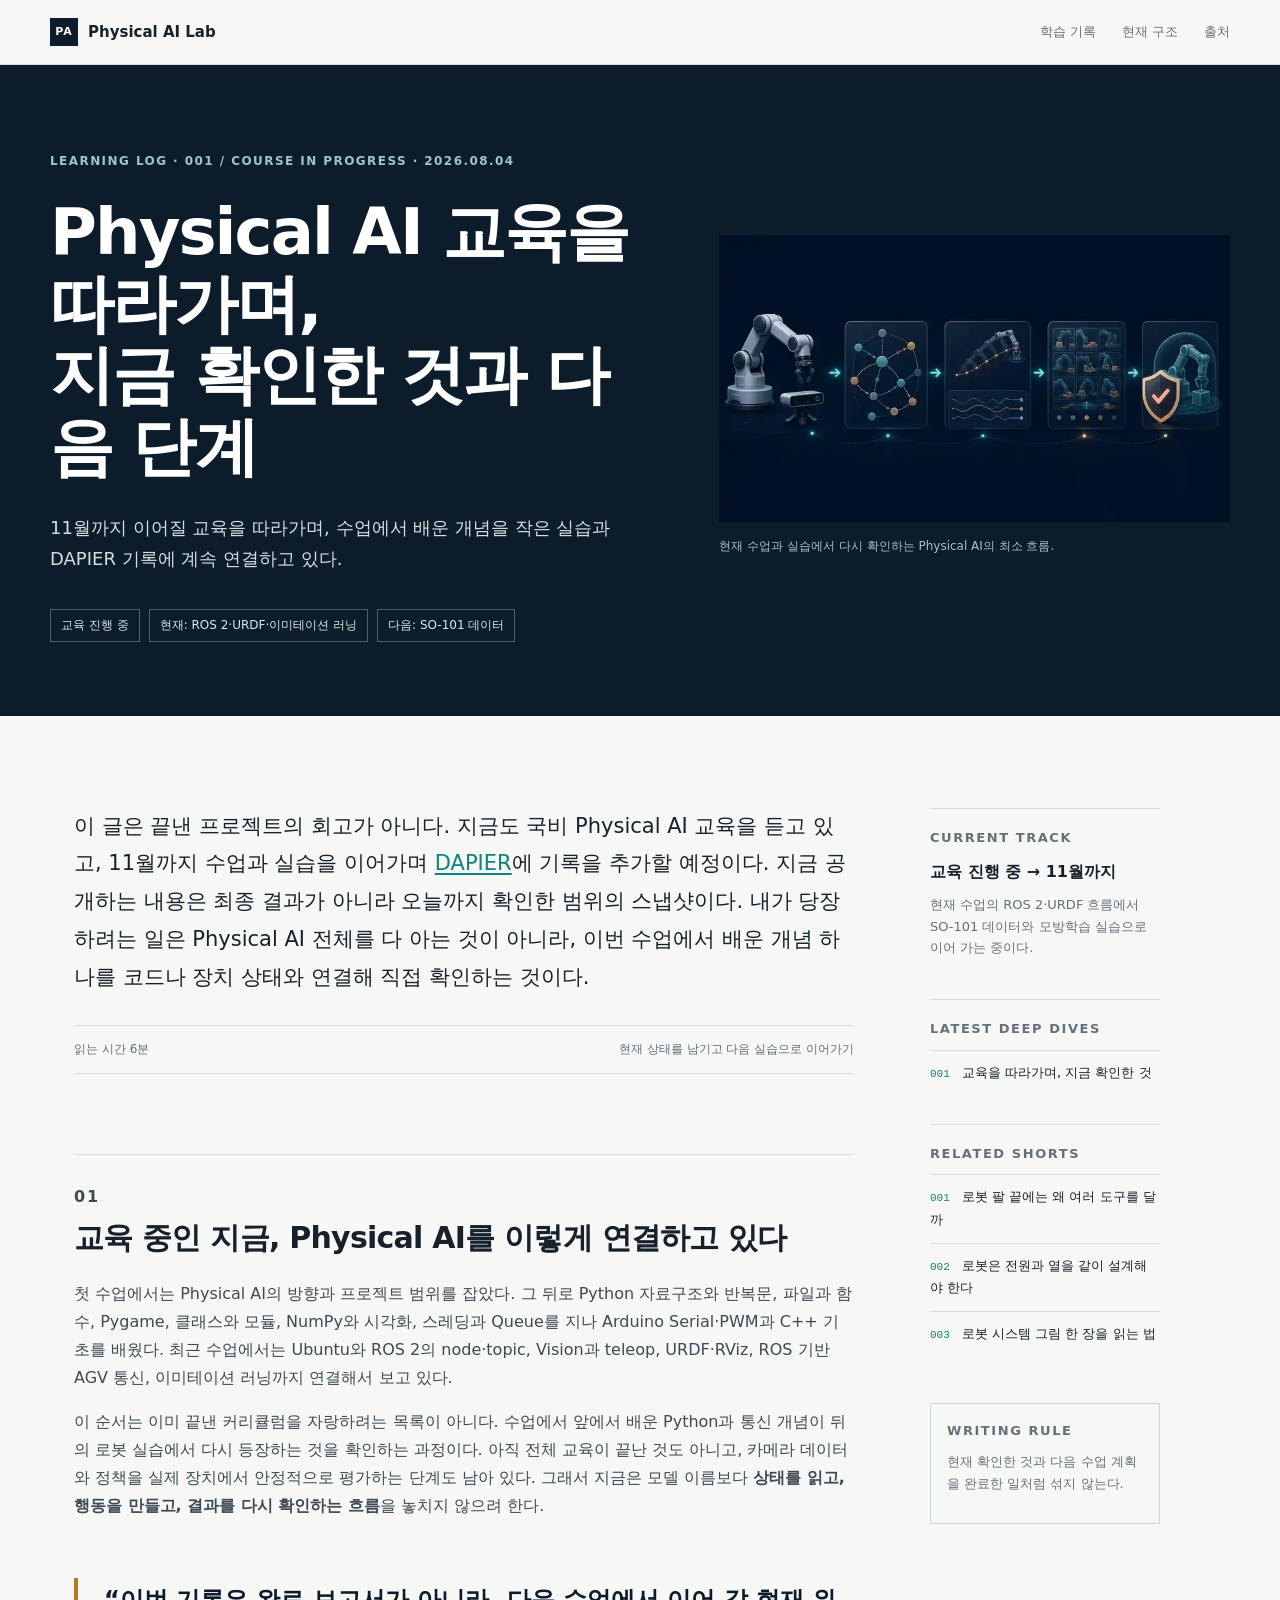
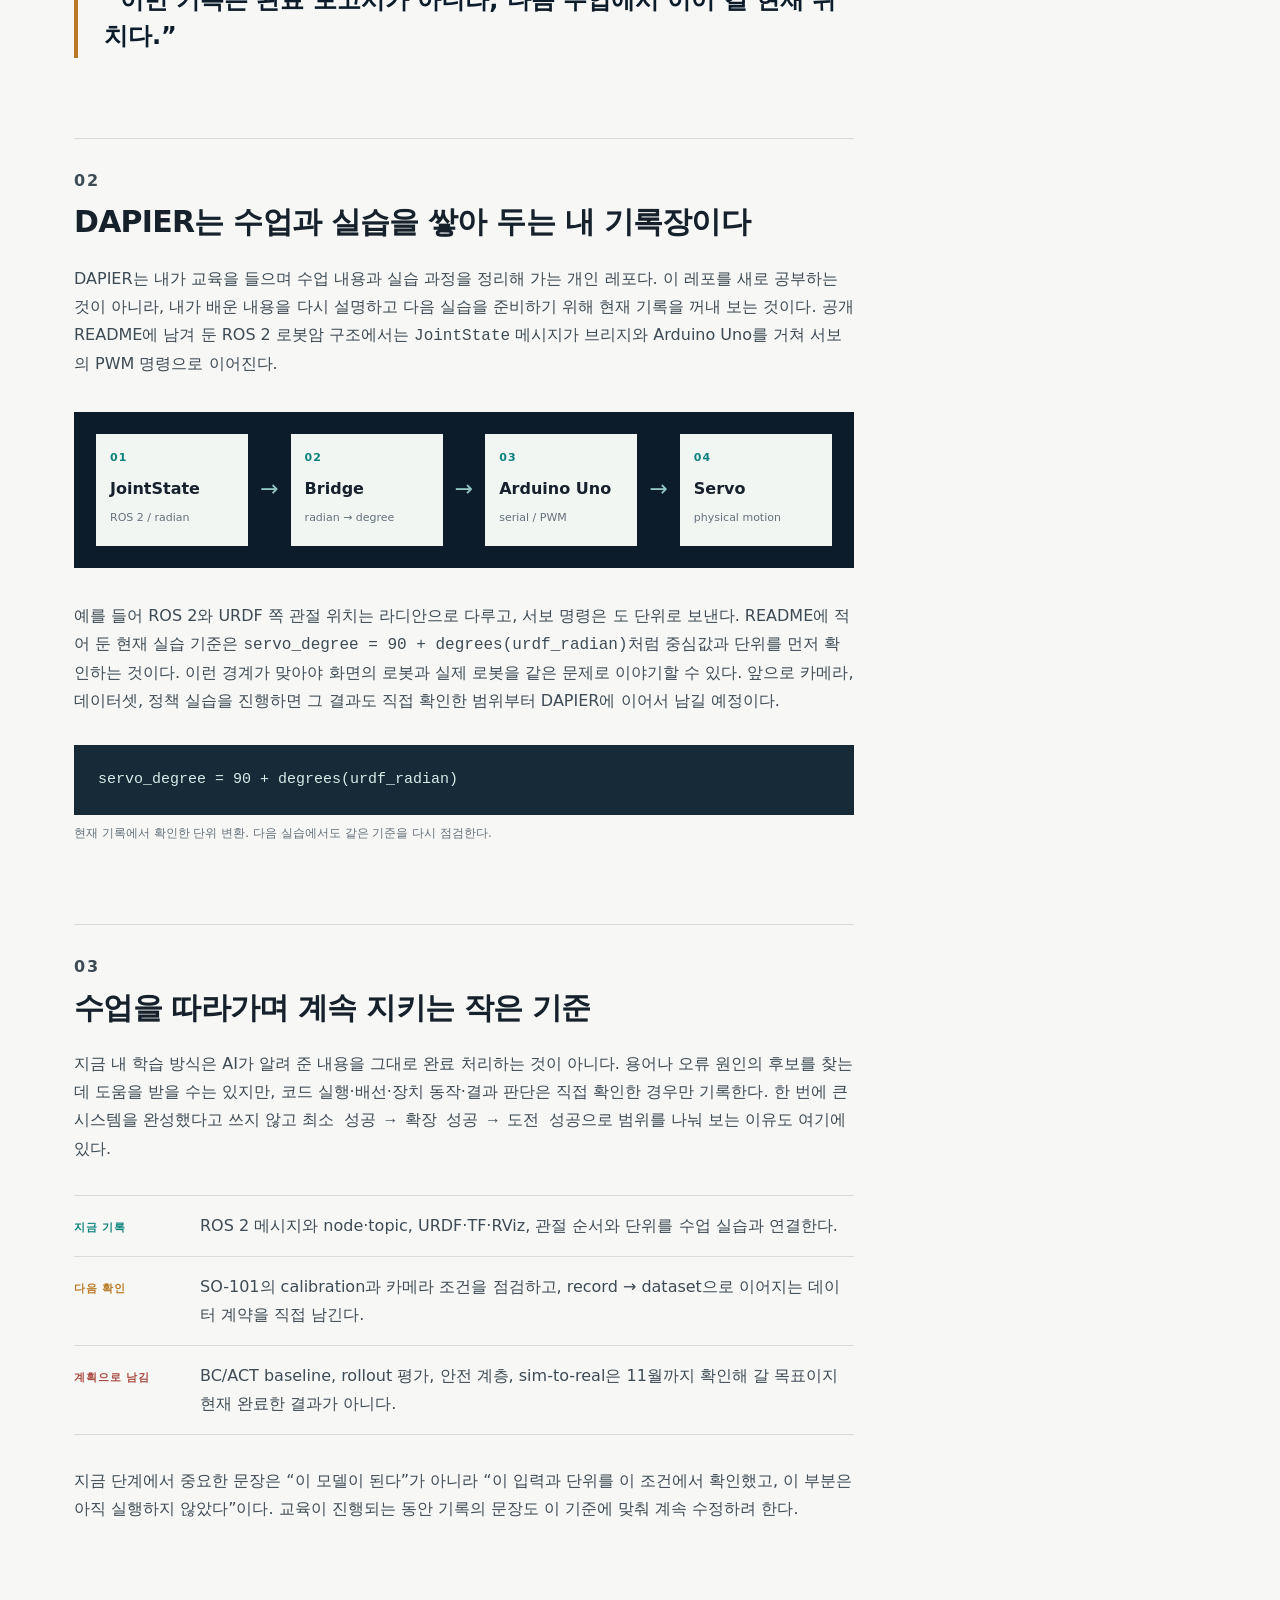
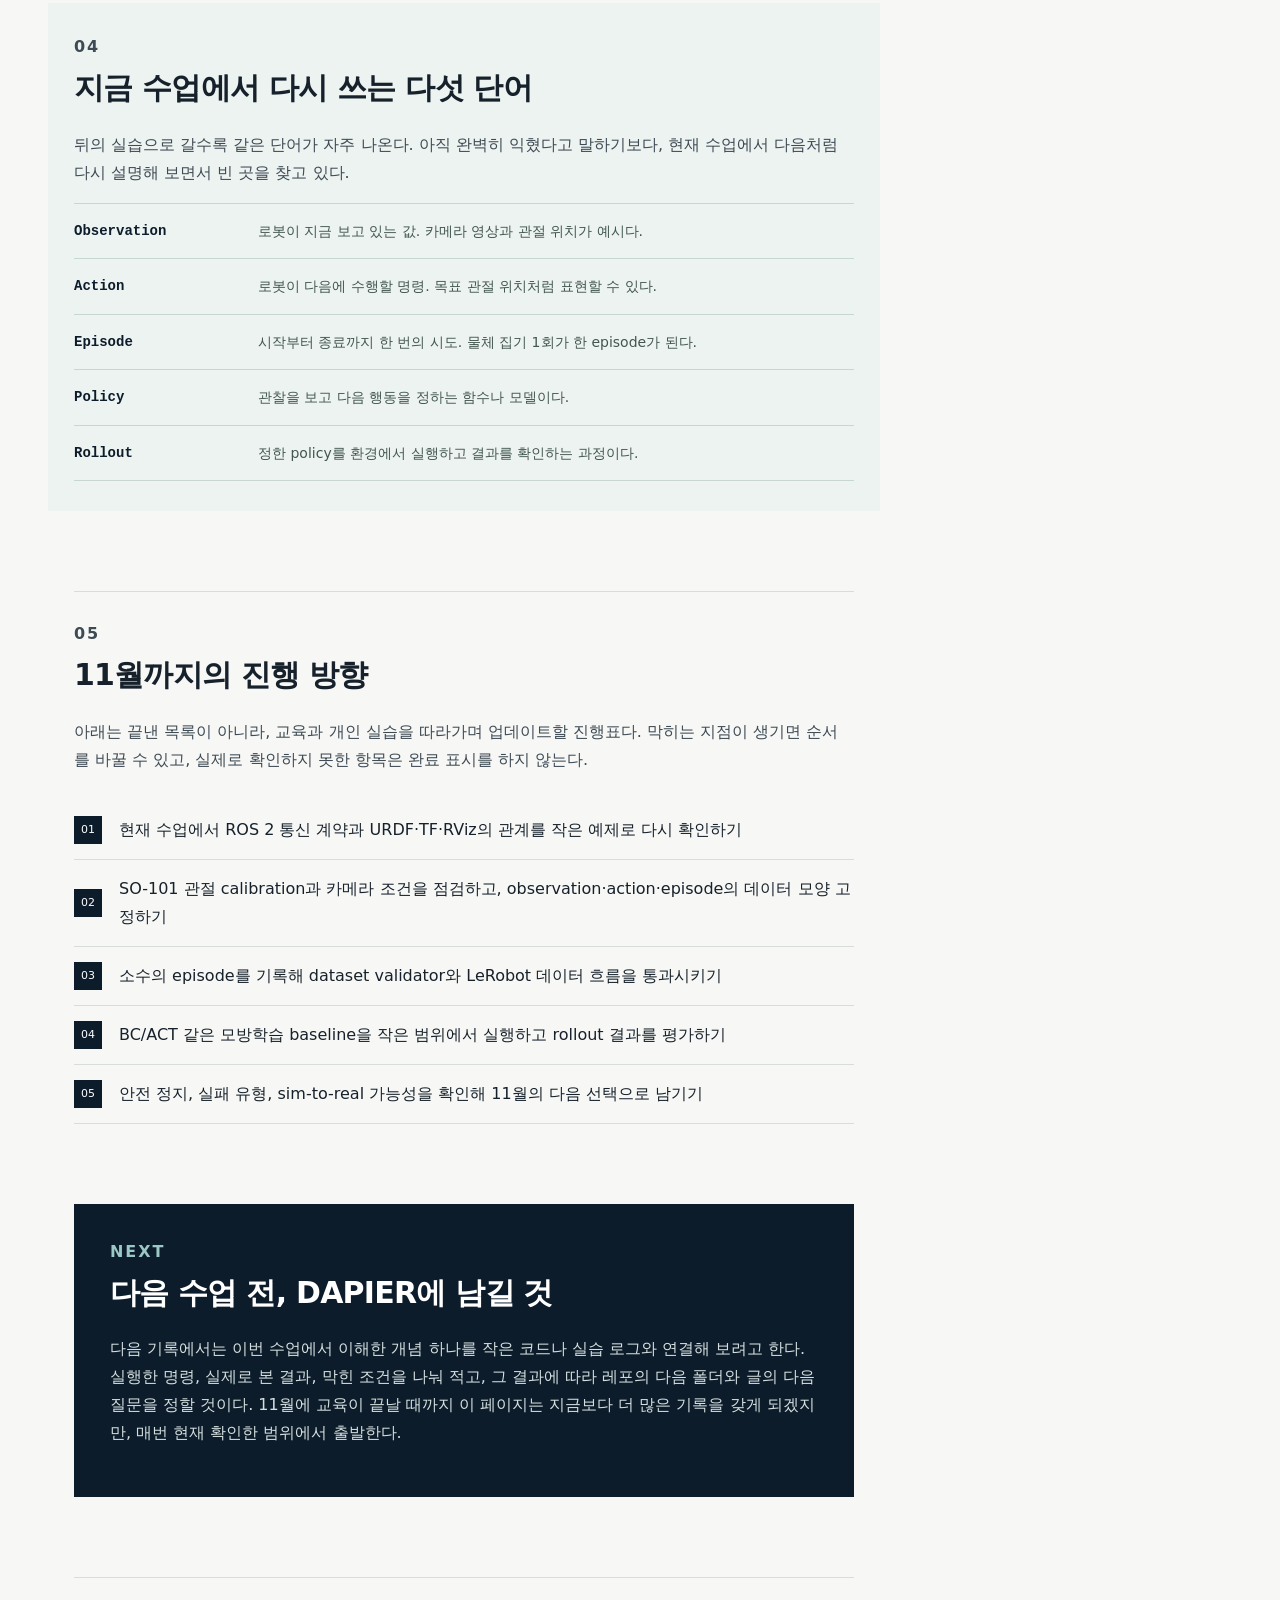
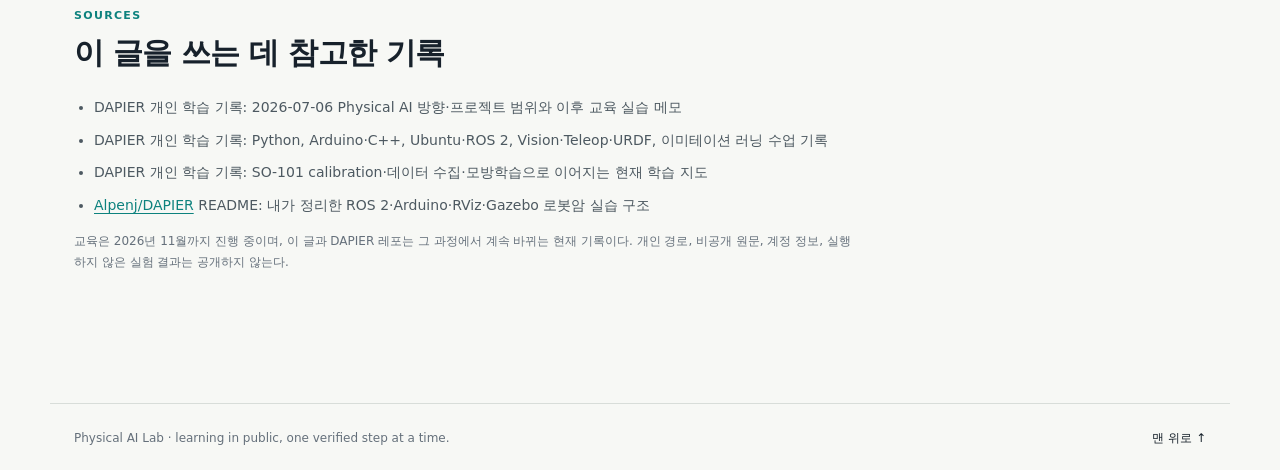
==== commit 0de42b44: "fix: make deep dive hero assets reliably render" ====
--- a/articles/2026-08-04-physical-ai-first-steps.html
+++ b/articles/2026-08-04-physical-ai-first-steps.html
@@ -35,7 +35,7 @@
           </div>
         </div>
         <figure class="hero-figure">
-          <img src="../assets/learning-progress-roadmap.webp" alt="로봇암과 센서에서 데이터 기록과 안전 검증으로 이어지는 현재 Physical AI 학습 흐름">
+          <img src="../assets/learning-progress-roadmap-v2.webp" alt="로봇암과 센서에서 데이터 기록과 안전 검증으로 이어지는 현재 Physical AI 학습 흐름">
           <figcaption>현재 수업과 실습에서 다시 확인하는 Physical AI의 최소 흐름.</figcaption>
         </figure>
       </section>
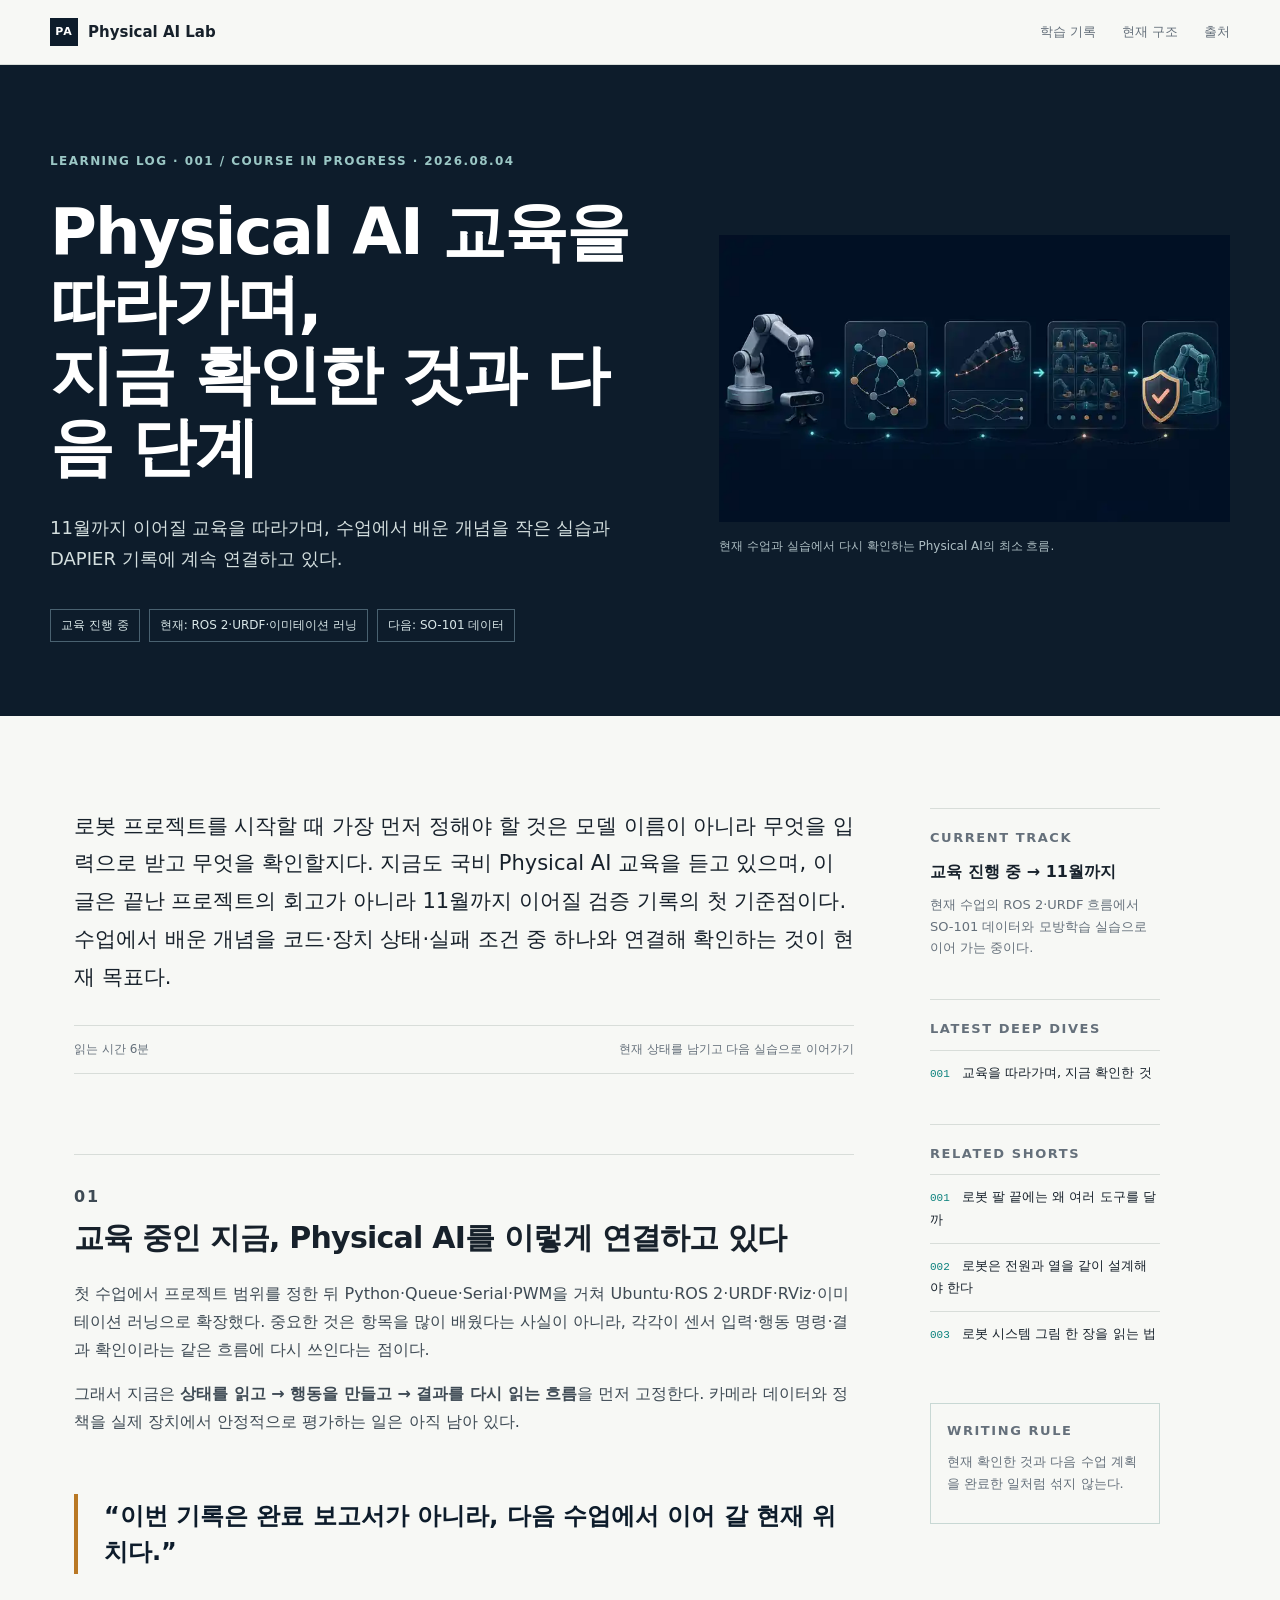
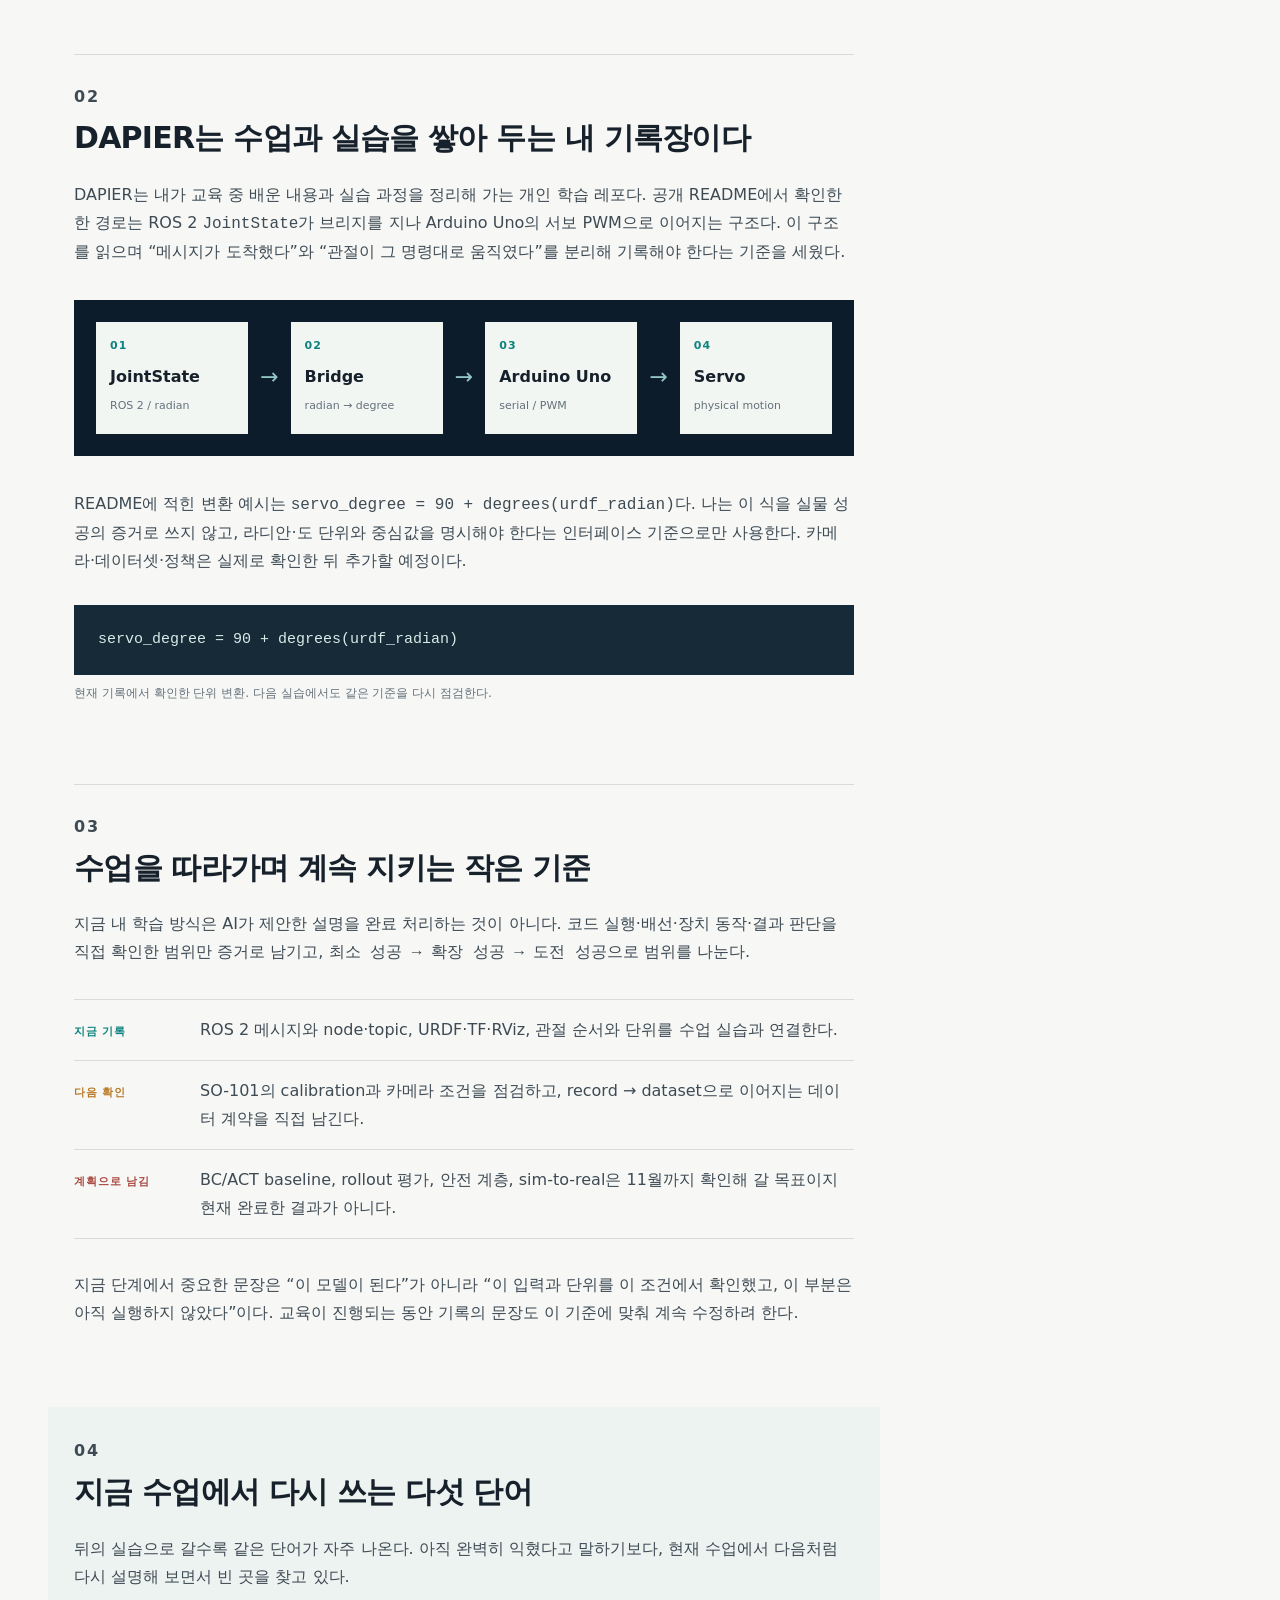
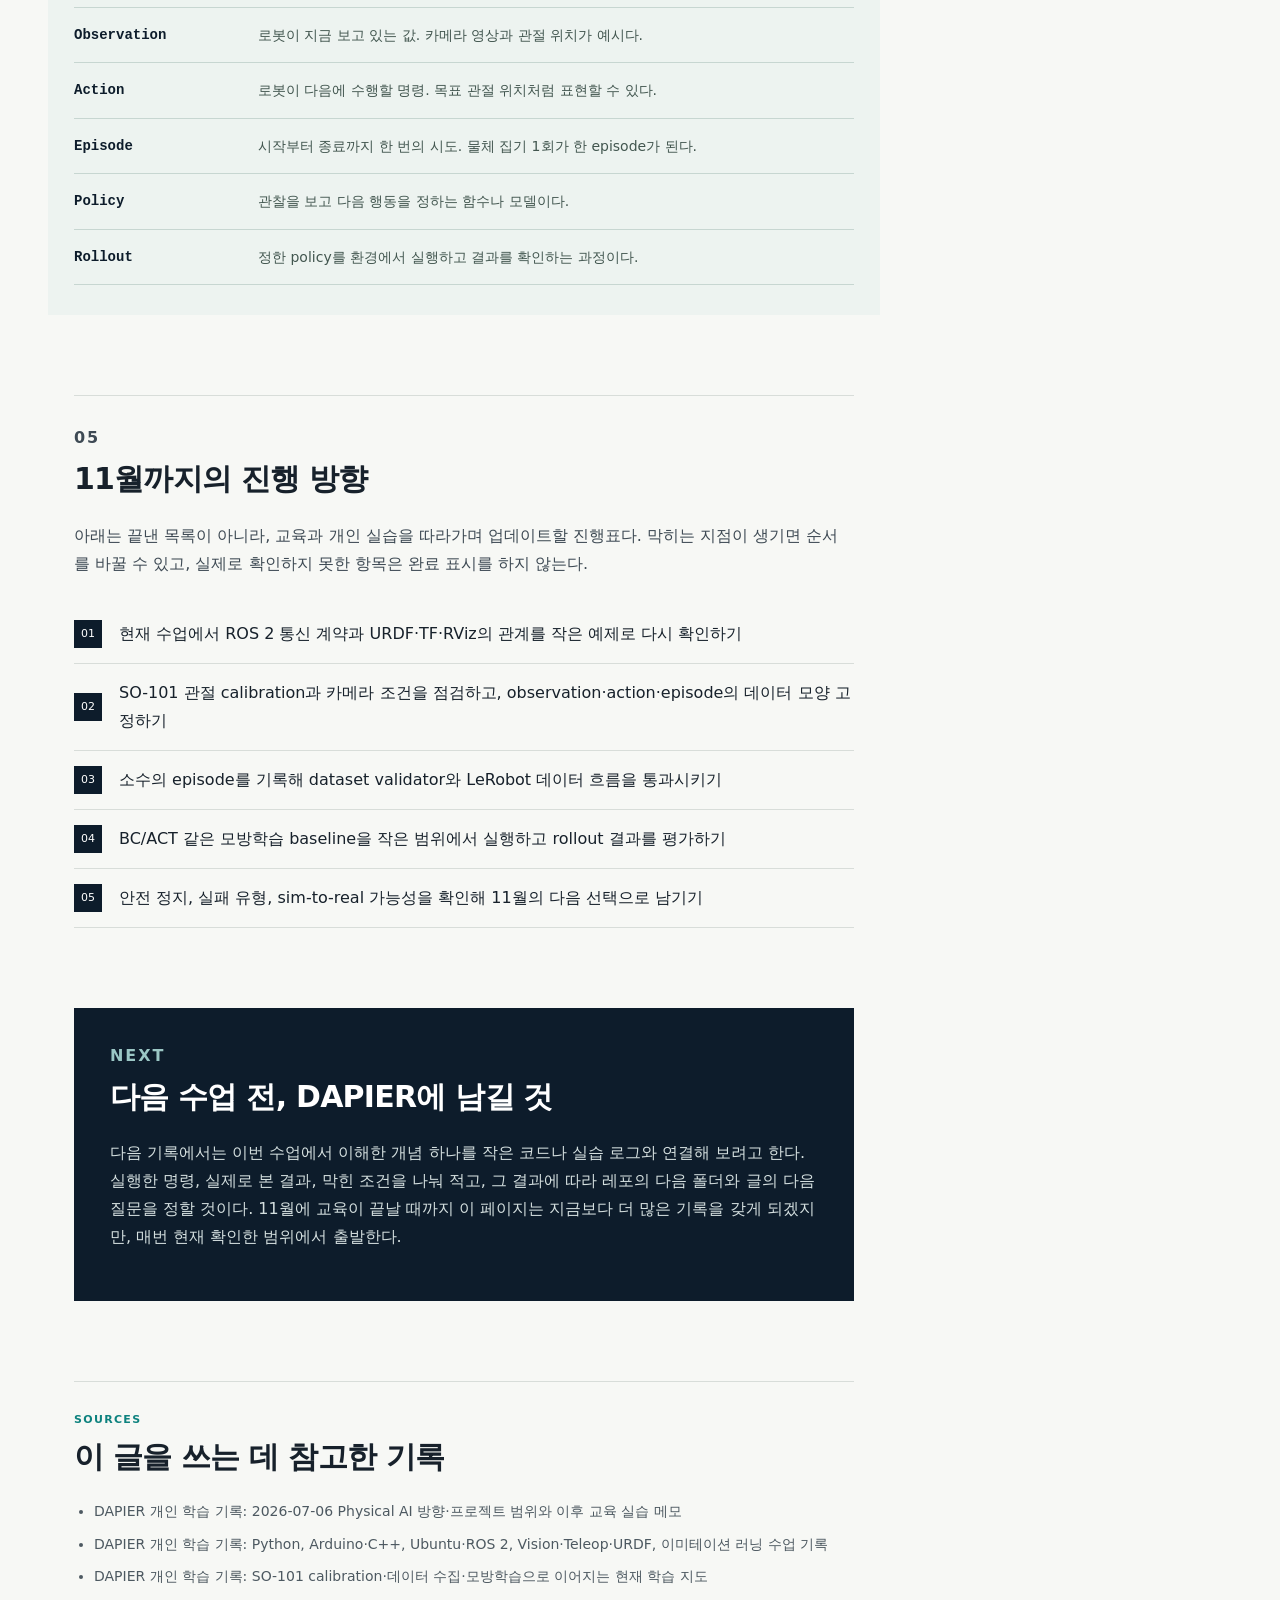
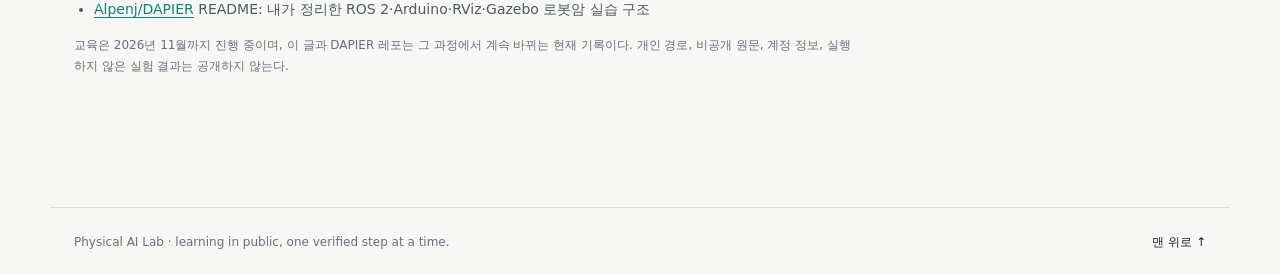
==== commit 492cb99b: "refine: strengthen 2026-08-04-physical-ai-first-steps case study" ====
--- a/articles/2026-08-04-physical-ai-first-steps.html
+++ b/articles/2026-08-04-physical-ai-first-steps.html
@@ -43,7 +43,7 @@
       <section class="article-shell" id="journal">
         <article class="article">
           <p class="article-lede">
-            이 글은 끝낸 프로젝트의 회고가 아니다. 지금도 국비 Physical AI 교육을 듣고 있고, 11월까지 수업과 실습을 이어가며 <a href="https://github.com/Alpenj/DAPIER" target="_blank" rel="noreferrer">DAPIER</a>에 기록을 추가할 예정이다. 지금 공개하는 내용은 최종 결과가 아니라 오늘까지 확인한 범위의 스냅샷이다. 내가 당장 하려는 일은 Physical AI 전체를 다 아는 것이 아니라, 이번 수업에서 배운 개념 하나를 코드나 장치 상태와 연결해 직접 확인하는 것이다.
+            로봇 프로젝트를 시작할 때 가장 먼저 정해야 할 것은 모델 이름이 아니라 무엇을 입력으로 받고 무엇을 확인할지다. 지금도 국비 Physical AI 교육을 듣고 있으며, 이 글은 끝난 프로젝트의 회고가 아니라 11월까지 이어질 검증 기록의 첫 기준점이다. 수업에서 배운 개념을 코드·장치 상태·실패 조건 중 하나와 연결해 확인하는 것이 현재 목표다.
           </p>
 
           <div class="reading-time">
@@ -55,10 +55,10 @@
             <p class="section-index">01</p>
             <h2>교육 중인 지금, Physical AI를 이렇게 연결하고 있다</h2>
             <p>
-              첫 수업에서는 Physical AI의 방향과 프로젝트 범위를 잡았다. 그 뒤로 Python 자료구조와 반복문, 파일과 함수, Pygame, 클래스와 모듈, NumPy와 시각화, 스레딩과 Queue를 지나 Arduino Serial·PWM과 C++ 기초를 배웠다. 최근 수업에서는 Ubuntu와 ROS 2의 node·topic, Vision과 teleop, URDF·RViz, ROS 기반 AGV 통신, 이미테이션 러닝까지 연결해서 보고 있다.
+              첫 수업에서 프로젝트 범위를 정한 뒤 Python·Queue·Serial·PWM을 거쳐 Ubuntu·ROS 2·URDF·RViz·이미테이션 러닝으로 확장했다. 중요한 것은 항목을 많이 배웠다는 사실이 아니라, 각각이 센서 입력·행동 명령·결과 확인이라는 같은 흐름에 다시 쓰인다는 점이다.
             </p>
             <p>
-              이 순서는 이미 끝낸 커리큘럼을 자랑하려는 목록이 아니다. 수업에서 앞에서 배운 Python과 통신 개념이 뒤의 로봇 실습에서 다시 등장하는 것을 확인하는 과정이다. 아직 전체 교육이 끝난 것도 아니고, 카메라 데이터와 정책을 실제 장치에서 안정적으로 평가하는 단계도 남아 있다. 그래서 지금은 모델 이름보다 <strong>상태를 읽고, 행동을 만들고, 결과를 다시 확인하는 흐름</strong>을 놓치지 않으려 한다.
+              그래서 지금은 <strong>상태를 읽고 → 행동을 만들고 → 결과를 다시 읽는 흐름</strong>을 먼저 고정한다. 카메라 데이터와 정책을 실제 장치에서 안정적으로 평가하는 일은 아직 남아 있다.
             </p>
           </section>
 
@@ -70,7 +70,7 @@
             <p class="section-index">02</p>
             <h2>DAPIER는 수업과 실습을 쌓아 두는 내 기록장이다</h2>
             <p>
-              DAPIER는 내가 교육을 들으며 수업 내용과 실습 과정을 정리해 가는 개인 레포다. 이 레포를 새로 공부하는 것이 아니라, 내가 배운 내용을 다시 설명하고 다음 실습을 준비하기 위해 현재 기록을 꺼내 보는 것이다. 공개 README에 남겨 둔 ROS 2 로봇암 구조에서는 <code>JointState</code> 메시지가 브리지와 Arduino Uno를 거쳐 서보의 PWM 명령으로 이어진다.
+              DAPIER는 내가 교육 중 배운 내용과 실습 과정을 정리해 가는 개인 학습 레포다. 공개 README에서 확인한 한 경로는 ROS 2 <code>JointState</code>가 브리지를 지나 Arduino Uno의 서보 PWM으로 이어지는 구조다. 이 구조를 읽으며 “메시지가 도착했다”와 “관절이 그 명령대로 움직였다”를 분리해 기록해야 한다는 기준을 세웠다.
             </p>
             <div class="flow-diagram" aria-label="DAPIER 로봇암의 데이터 흐름">
               <div class="flow-node"><span>01</span><strong>JointState</strong><small>ROS 2 / radian</small></div>
@@ -82,7 +82,7 @@
               <div class="flow-node"><span>04</span><strong>Servo</strong><small>physical motion</small></div>
             </div>
             <p>
-              예를 들어 ROS 2와 URDF 쪽 관절 위치는 라디안으로 다루고, 서보 명령은 도 단위로 보낸다. README에 적어 둔 현재 실습 기준은 <code>servo_degree = 90 + degrees(urdf_radian)</code>처럼 중심값과 단위를 먼저 확인하는 것이다. 이런 경계가 맞아야 화면의 로봇과 실제 로봇을 같은 문제로 이야기할 수 있다. 앞으로 카메라, 데이터셋, 정책 실습을 진행하면 그 결과도 직접 확인한 범위부터 DAPIER에 이어서 남길 예정이다.
+              README에 적힌 변환 예시는 <code>servo_degree = 90 + degrees(urdf_radian)</code>다. 나는 이 식을 실물 성공의 증거로 쓰지 않고, 라디안·도 단위와 중심값을 명시해야 한다는 인터페이스 기준으로만 사용한다. 카메라·데이터셋·정책은 실제로 확인한 뒤 추가할 예정이다.
             </p>
             <pre class="code-block"><code>servo_degree = 90 + degrees(urdf_radian)</code></pre>
             <p class="code-caption">현재 기록에서 확인한 단위 변환. 다음 실습에서도 같은 기준을 다시 점검한다.</p>
@@ -92,7 +92,7 @@
             <p class="section-index">03</p>
             <h2>수업을 따라가며 계속 지키는 작은 기준</h2>
             <p>
-              지금 내 학습 방식은 AI가 알려 준 내용을 그대로 완료 처리하는 것이 아니다. 용어나 오류 원인의 후보를 찾는 데 도움을 받을 수는 있지만, 코드 실행·배선·장치 동작·결과 판단은 직접 확인한 경우만 기록한다. 한 번에 큰 시스템을 완성했다고 쓰지 않고 <code>최소 성공 → 확장 성공 → 도전 성공</code>으로 범위를 나눠 보는 이유도 여기에 있다.
+              지금 내 학습 방식은 AI가 제안한 설명을 완료 처리하는 것이 아니다. 코드 실행·배선·장치 동작·결과 판단을 직접 확인한 범위만 증거로 남기고, <code>최소 성공 → 확장 성공 → 도전 성공</code>으로 범위를 나눈다.
             </p>
             <div class="decision-grid">
               <div class="decision-row"><span class="decision-tag keep">지금 기록</span><p>ROS 2 메시지와 node·topic, URDF·TF·RViz, 관절 순서와 단위를 수업 실습과 연결한다.</p></div>
@@ -187,3 +187,4 @@
     </footer>
   </body>
 </html>
+
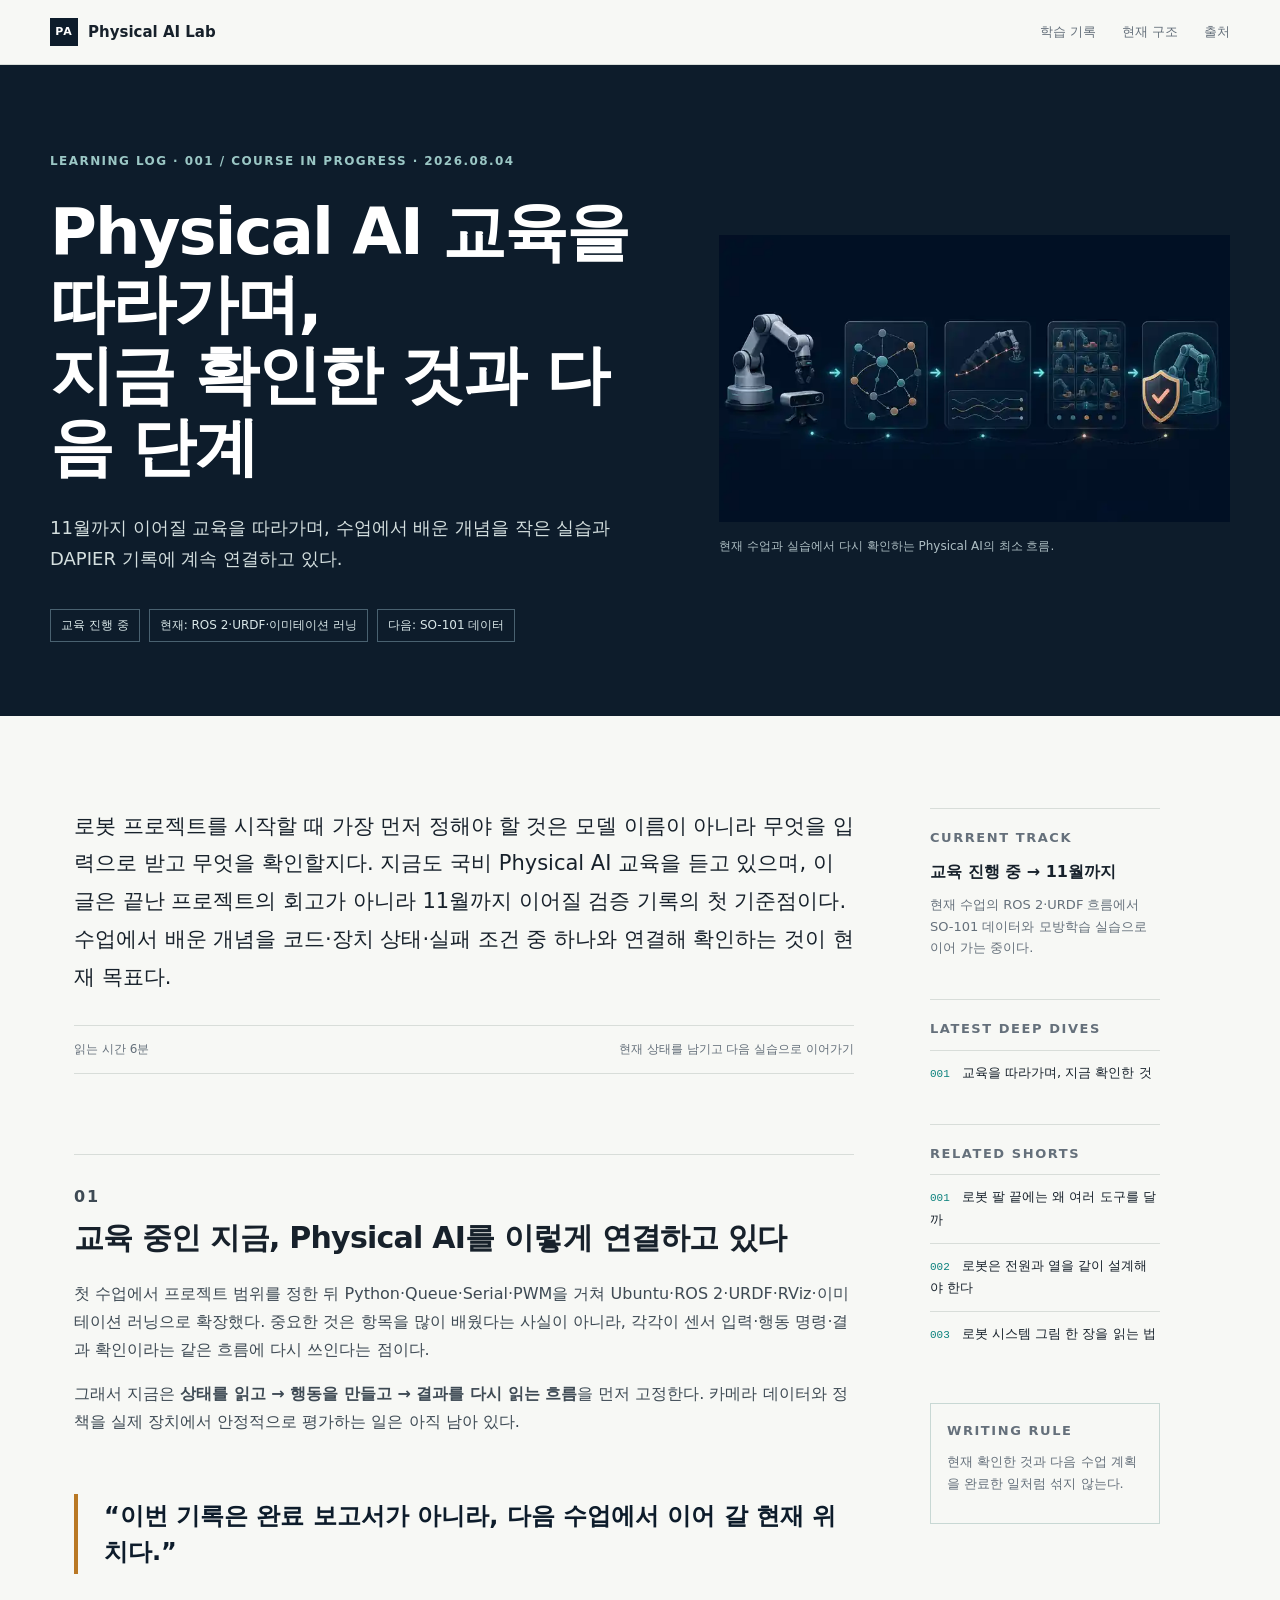
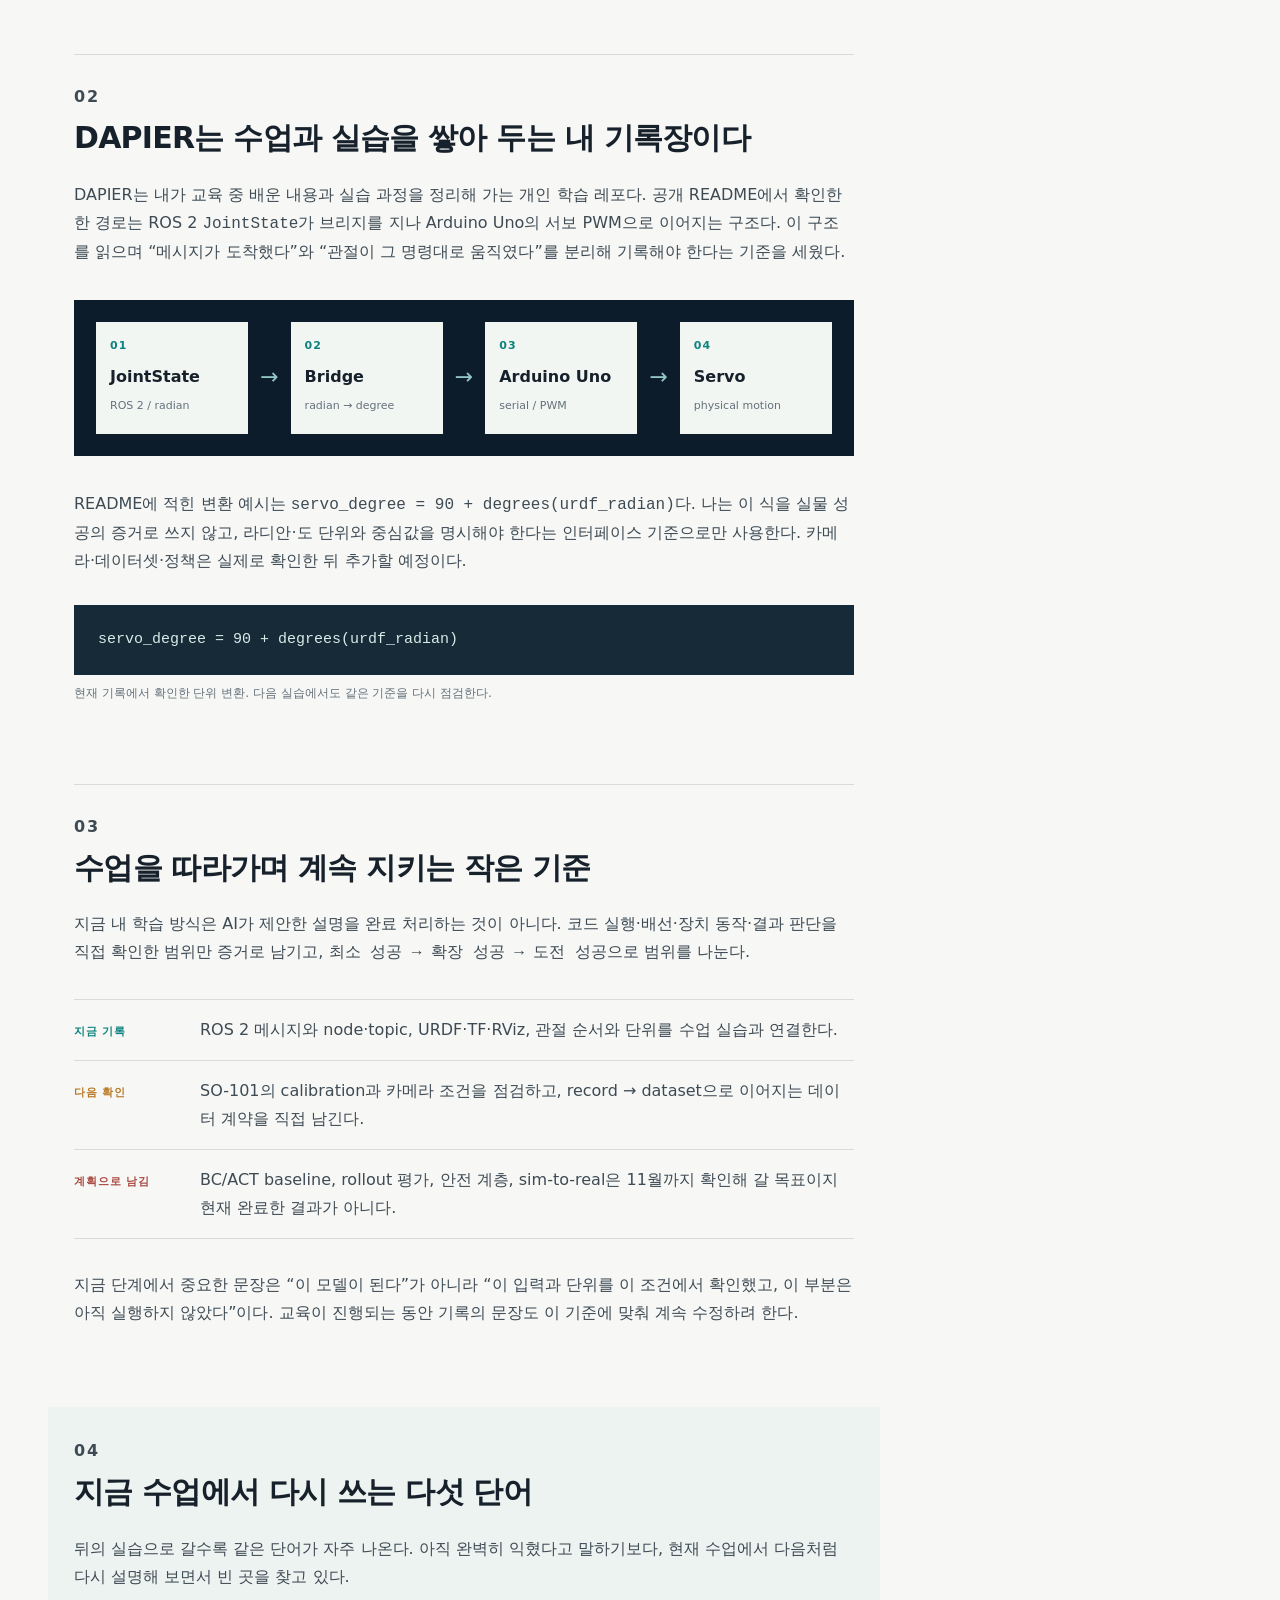
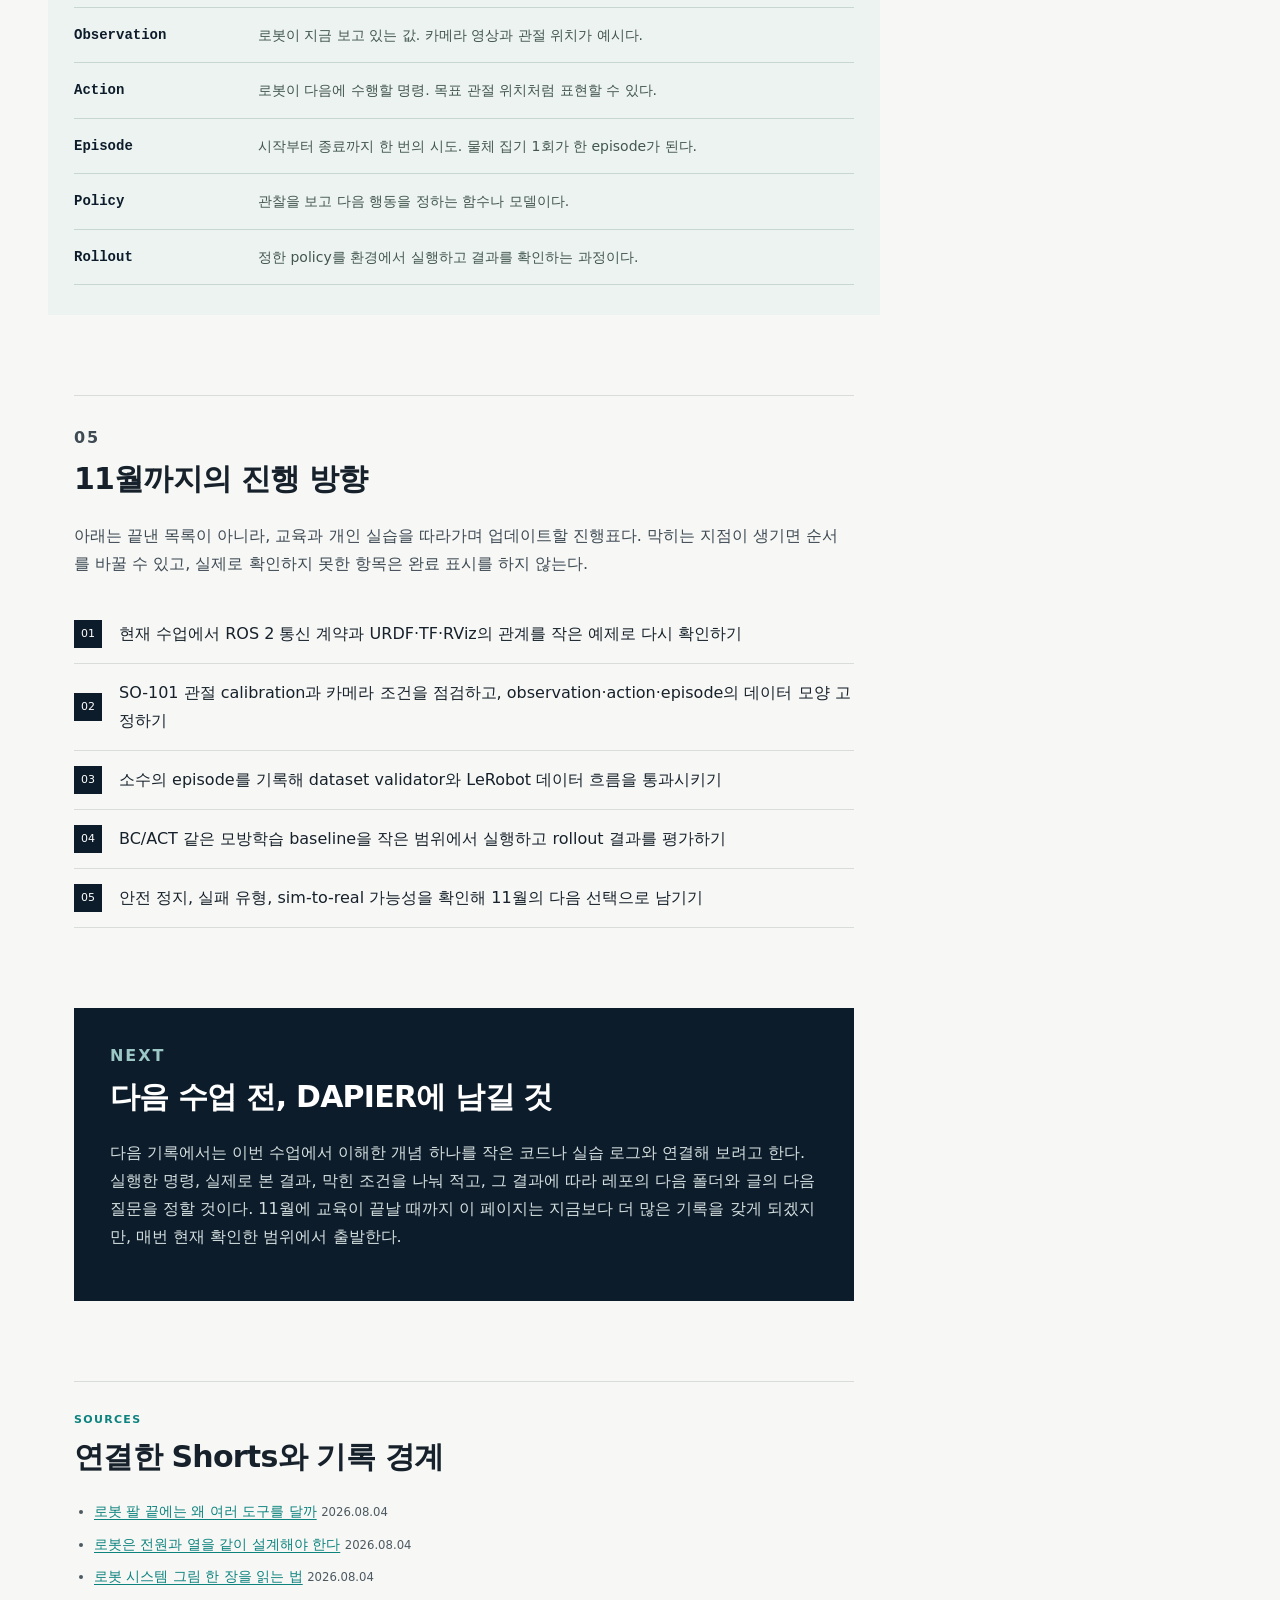
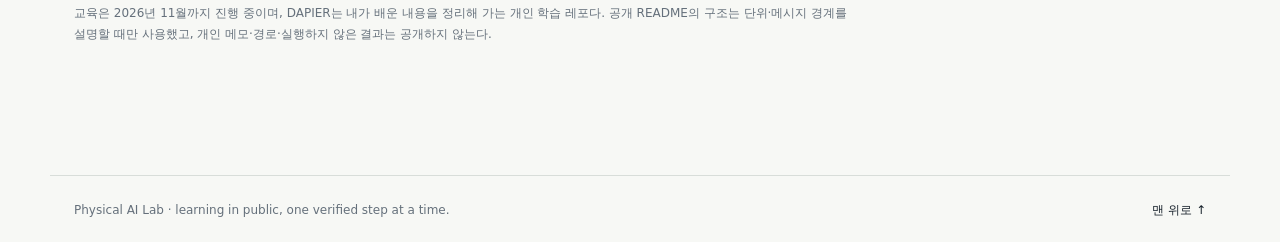
==== commit 7534f9e4: "refine: align opening article sources" ====
--- a/articles/2026-08-04-physical-ai-first-steps.html
+++ b/articles/2026-08-04-physical-ai-first-steps.html
@@ -144,14 +144,13 @@
 
           <section class="sources" id="sources">
             <p class="section-index">SOURCES</p>
-            <h2>이 글을 쓰는 데 참고한 기록</h2>
+            <h2>연결한 Shorts와 기록 경계</h2>
             <ul>
-              <li>DAPIER 개인 학습 기록: 2026-07-06 Physical AI 방향·프로젝트 범위와 이후 교육 실습 메모</li>
-              <li>DAPIER 개인 학습 기록: Python, Arduino·C++, Ubuntu·ROS 2, Vision·Teleop·URDF, 이미테이션 러닝 수업 기록</li>
-              <li>DAPIER 개인 학습 기록: SO-101 calibration·데이터 수집·모방학습으로 이어지는 현재 학습 지도</li>
-              <li><a href="https://github.com/Alpenj/DAPIER" target="_blank" rel="noreferrer">Alpenj/DAPIER</a> README: 내가 정리한 ROS 2·Arduino·RViz·Gazebo 로봇암 실습 구조</li>
+              <li><a href="https://youtube.com/shorts/ope9oxZ4eQA" target="_blank" rel="noreferrer">로봇 팔 끝에는 왜 여러 도구를 달까</a> <small>2026.08.04</small></li>
+              <li><a href="https://youtube.com/shorts/REMw3MI8_O4" target="_blank" rel="noreferrer">로봇은 전원과 열을 같이 설계해야 한다</a> <small>2026.08.04</small></li>
+              <li><a href="https://youtube.com/shorts/kqI3V3L8xC0" target="_blank" rel="noreferrer">로봇 시스템 그림 한 장을 읽는 법</a> <small>2026.08.04</small></li>
             </ul>
-            <p class="source-boundary">교육은 2026년 11월까지 진행 중이며, 이 글과 DAPIER 레포는 그 과정에서 계속 바뀌는 현재 기록이다. 개인 경로, 비공개 원문, 계정 정보, 실행하지 않은 실험 결과는 공개하지 않는다.</p>
+            <p class="source-boundary">교육은 2026년 11월까지 진행 중이며, DAPIER는 내가 배운 내용을 정리해 가는 개인 학습 레포다. 공개 README의 구조는 단위·메시지 경계를 설명할 때만 사용했고, 개인 메모·경로·실행하지 않은 결과는 공개하지 않는다.</p>
           </section>
         </article>
 
